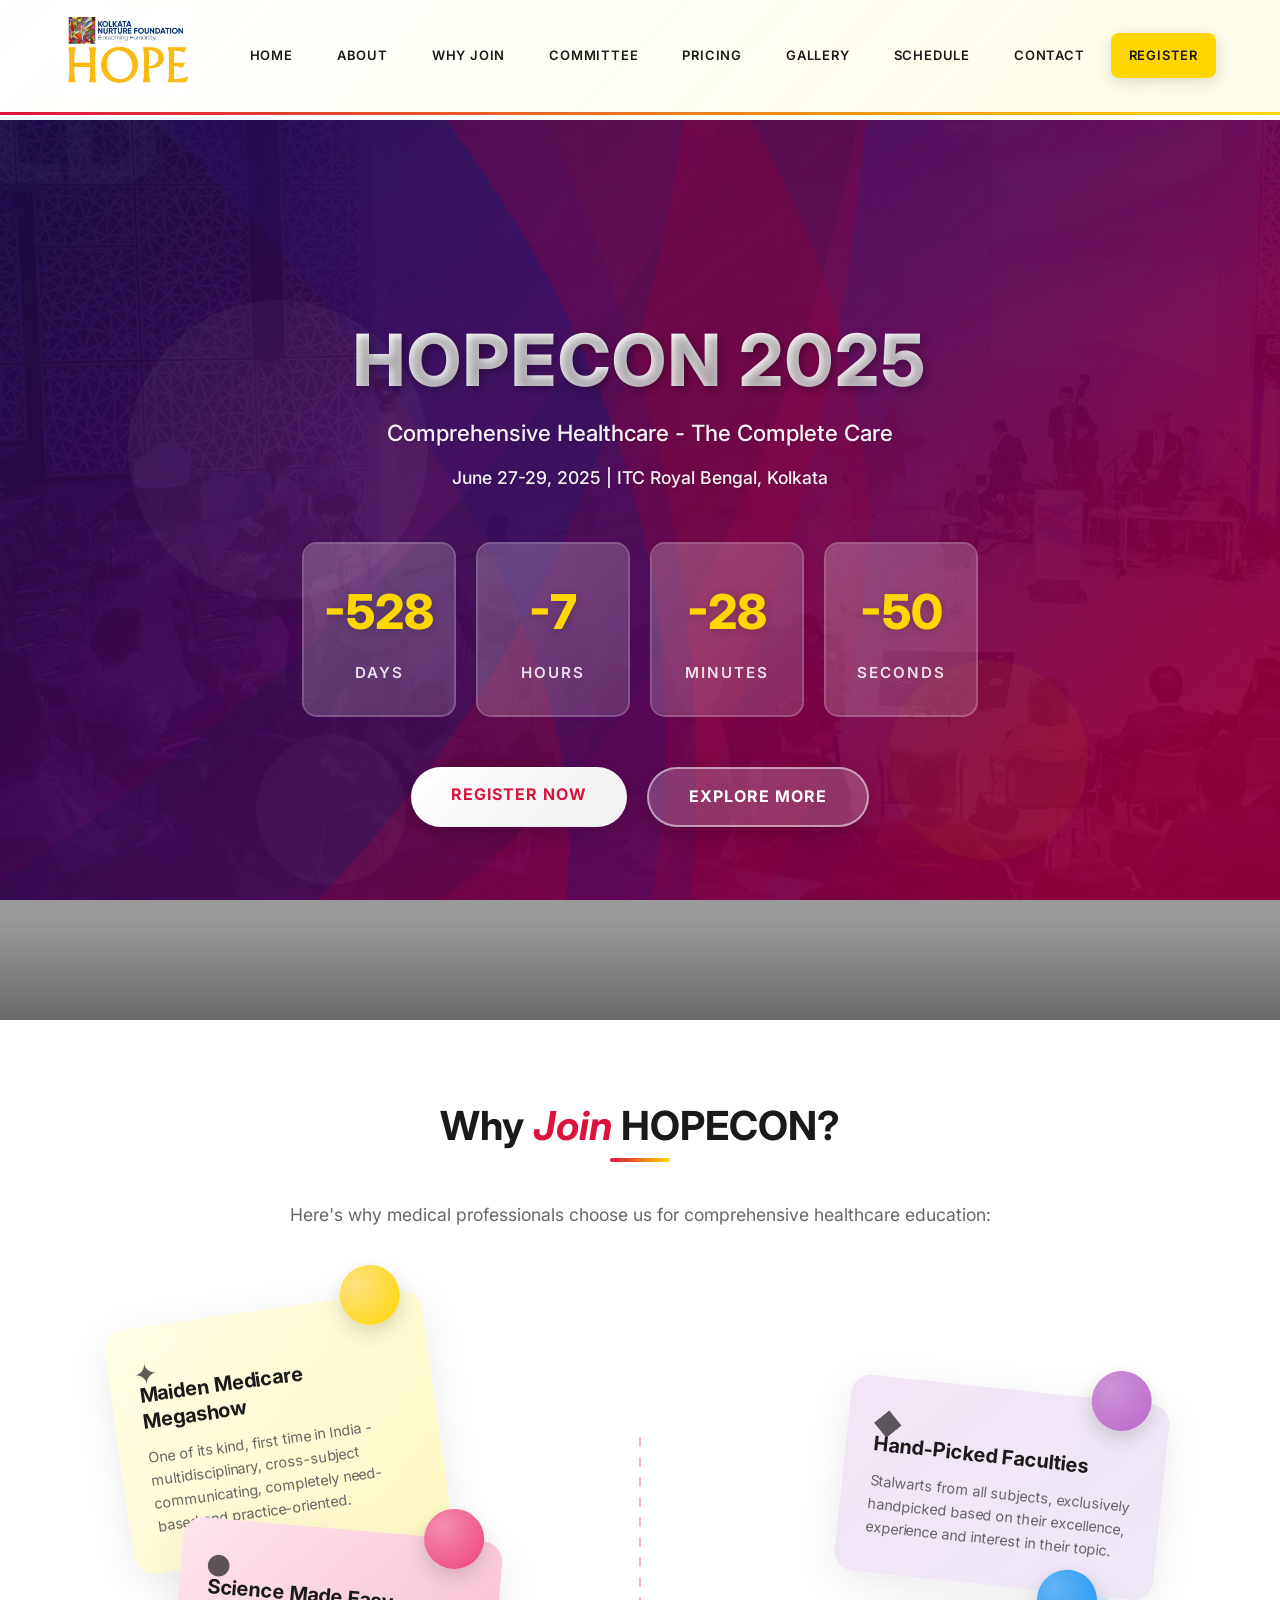
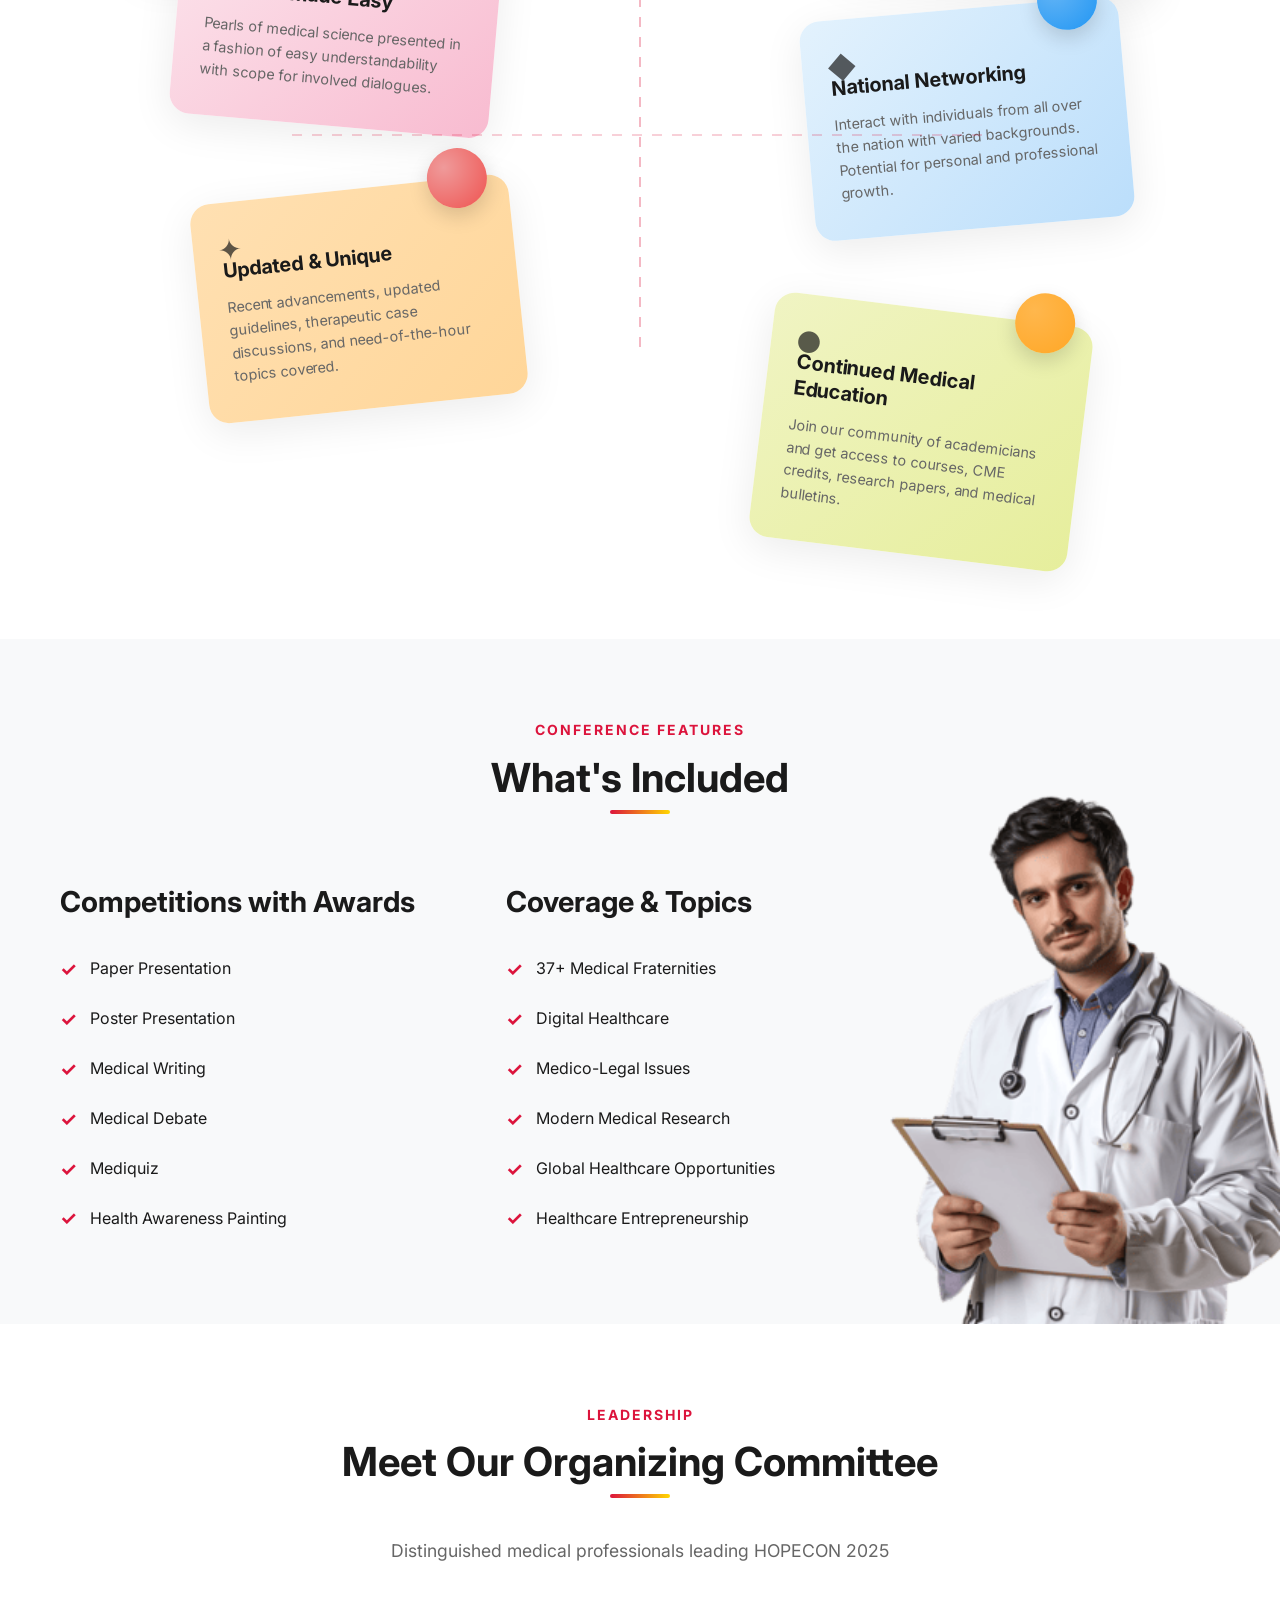
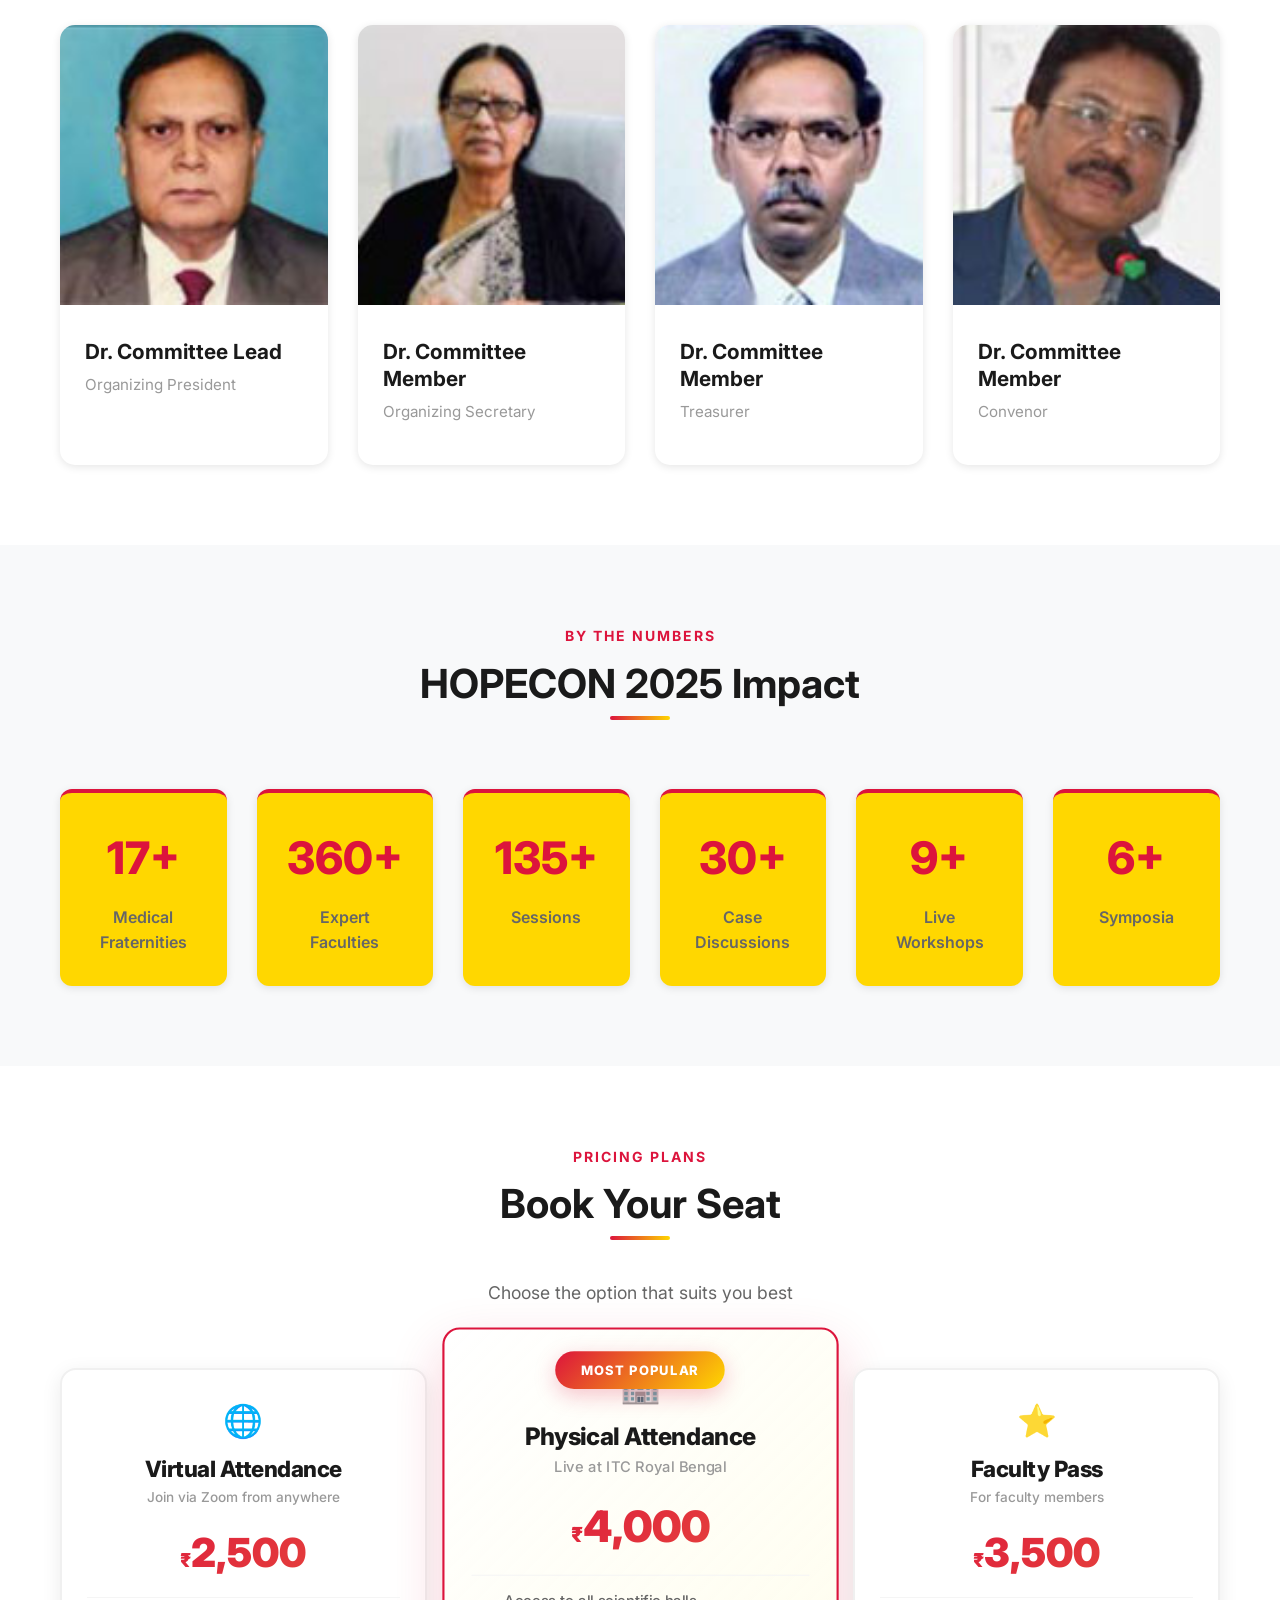
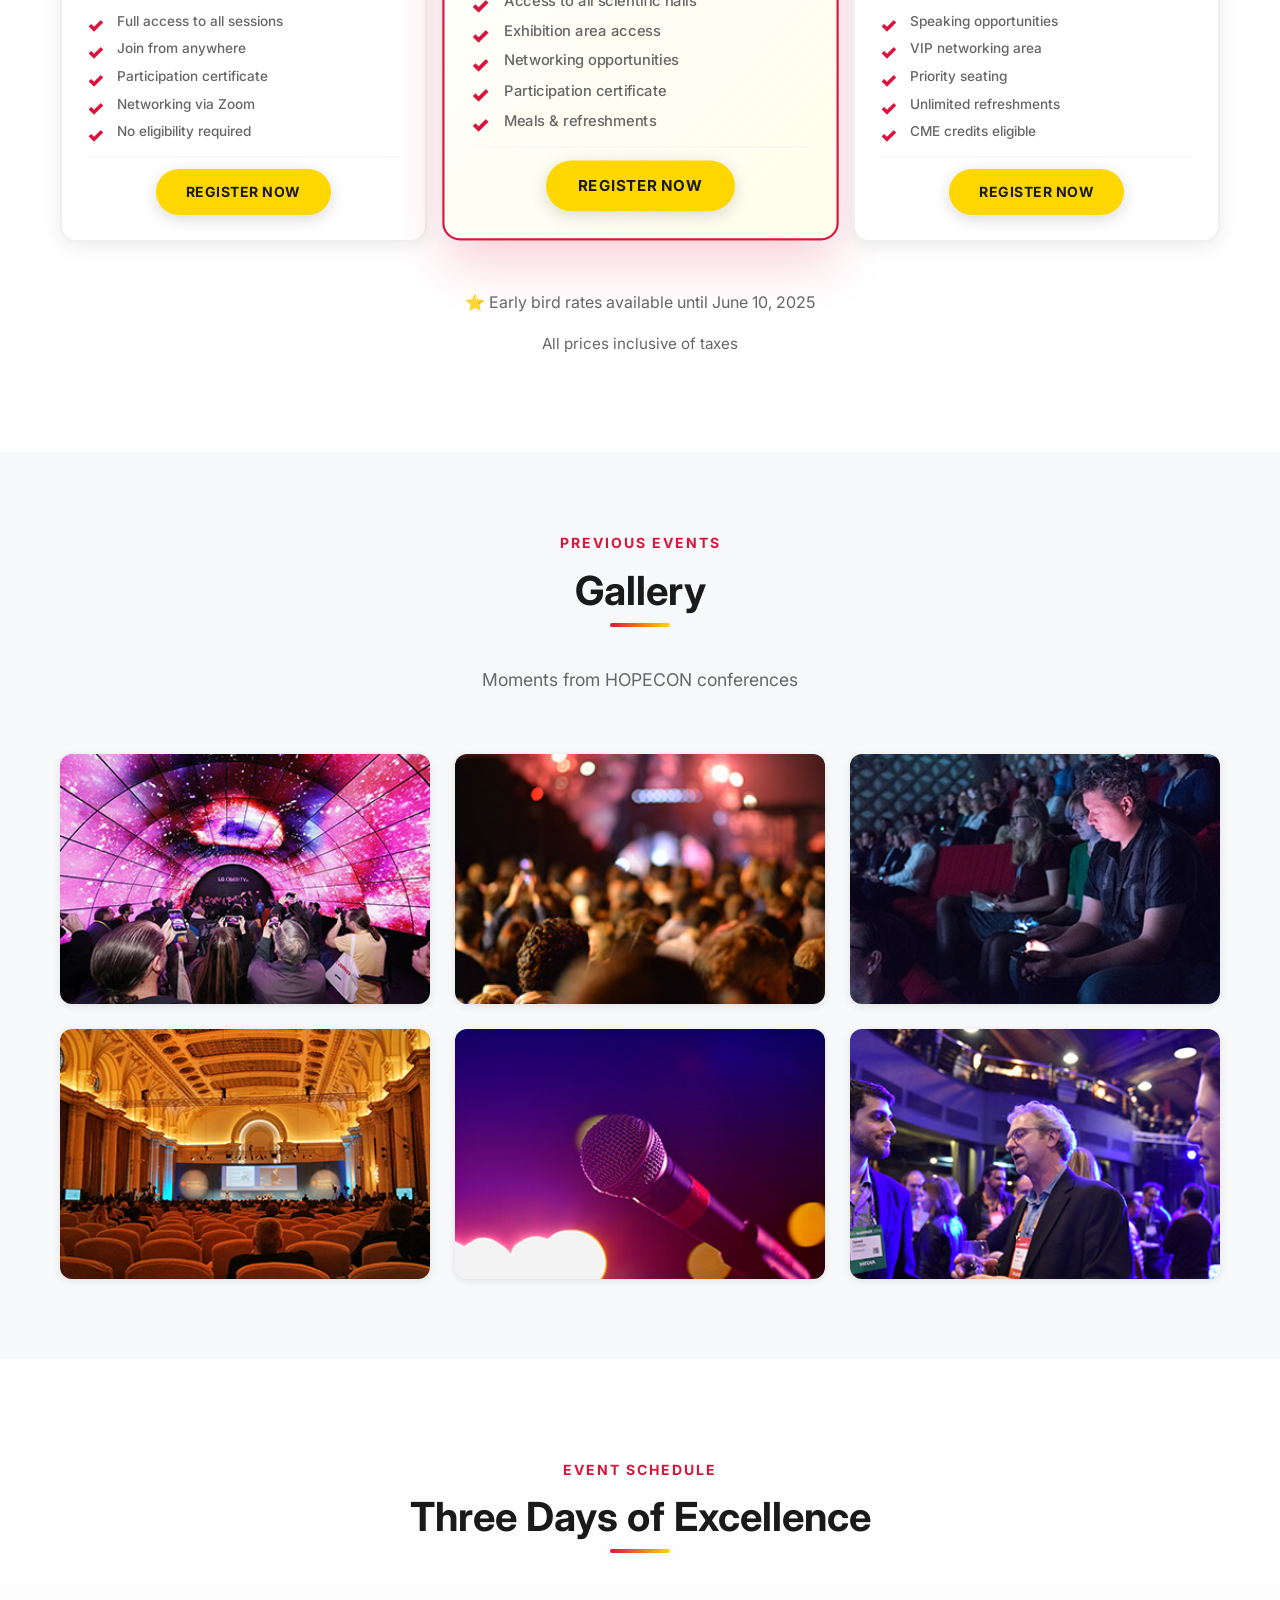
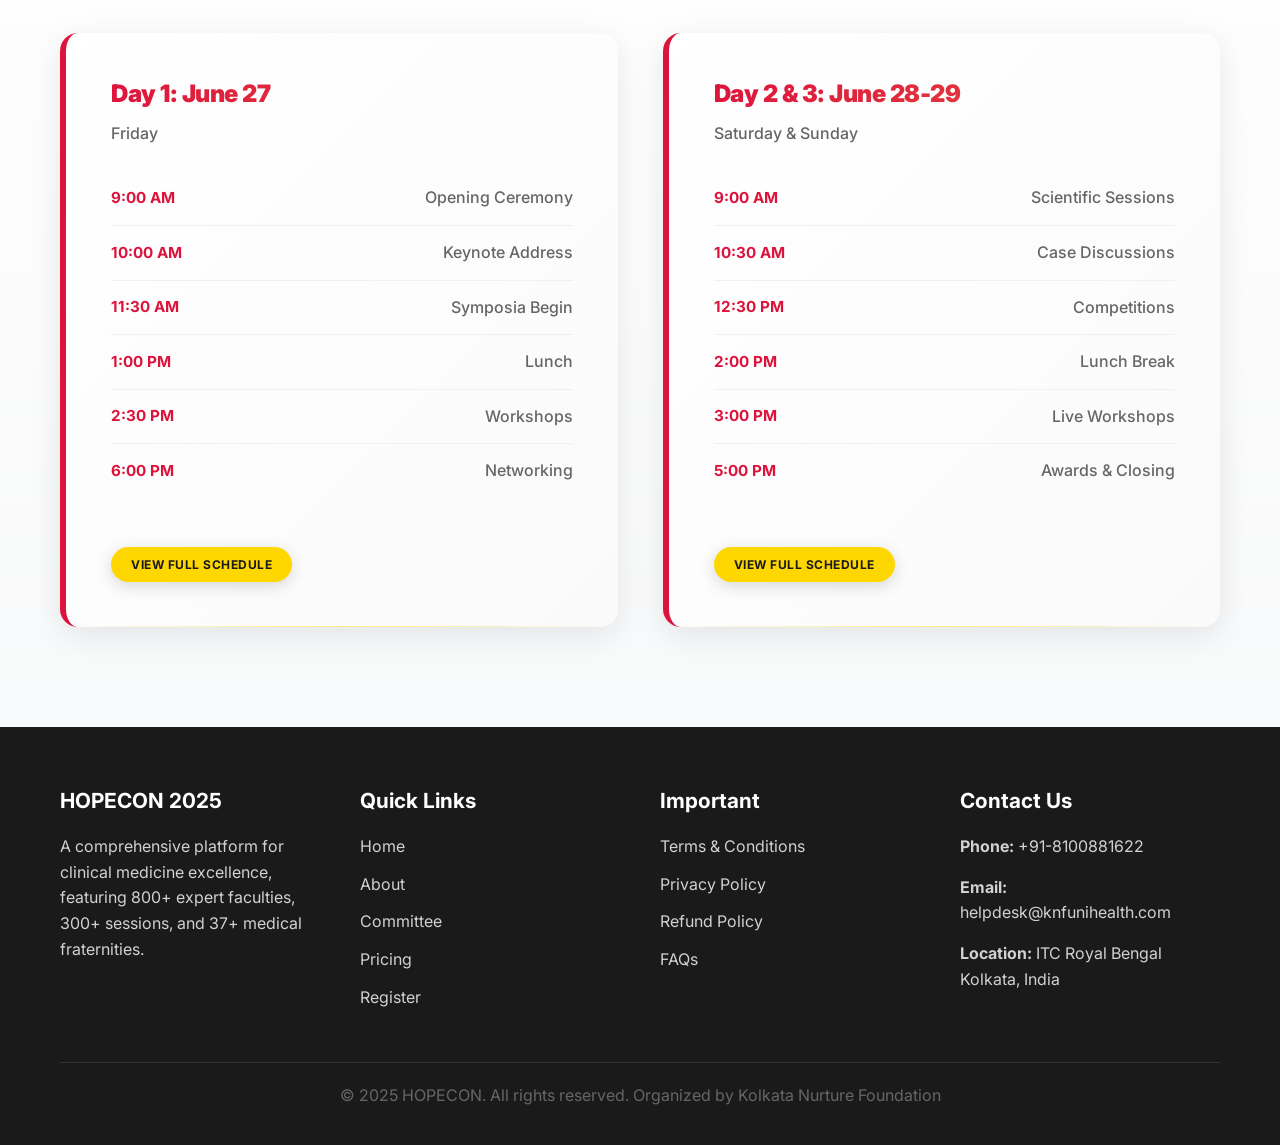
==== index.html @ e0a7652a "Initial commit: HOPECON 2025 website with modern design - Complete responsive website with home, sch" ====
<!DOCTYPE html>
<html lang="en">
<head>
  <meta charset="UTF-8">
  <meta name="viewport" content="width=device-width, initial-scale=1.0">
  <title>HOPECON 2025 - Medical Conference</title>
  <link rel="preconnect" href="https://fonts.googleapis.com">
  <link rel="preconnect" href="https://fonts.gstatic.com" crossorigin>
  <link href="https://fonts.googleapis.com/css2?family=Inter:wght@400;500;600;700;800&display=swap" rel="stylesheet">
  <link rel="stylesheet" href="css/style.css">
</head>
<body>
  <!-- ===== NAVBAR ===== -->
  <nav class="navbar" id="navbar">
    <div class="container">
      <div class="navbar-content">
        <div class="navbar-logo">
          <img src="assets/logos/logo.png" alt="HOPECON">
        </div>
        <button class="navbar-toggle" id="navbarToggle">
          <span></span>
          <span></span>
          <span></span>
        </button>
        <ul class="navbar-menu" id="navbarMenu">
          <li><a href="index.html">Home</a></li>
          <li><a href="#about">About</a></li>
          <li><a href="#features">Why Join</a></li>
          <li><a href="#committee">Committee</a></li>
          <li><a href="#pricing">Pricing</a></li>
          <li><a href="#gallery">Gallery</a></li>
          <li><a href="schedule.html">Schedule</a></li>
          <li><a href="contact.html">Contact</a></li>
          <li><a href="register.html" class="btn btn-primary btn-sm">Register</a></li>
        </ul>
      </div>
    </div>
  </nav>

  <!-- ===== HERO SECTION ===== -->
  <section class="hero" id="home">
    <!-- Floating decorative shapes -->
    <div class="hero-shape shape-1"></div>
    <div class="hero-shape shape-2"></div>
    <div class="hero-shape shape-3"></div>

    <div class="container">
      <div class="hero-content">
        <h1>HOPECON 2025</h1>
        <p>Comprehensive Healthcare - The Complete Care</p>
        <p>June 27-29, 2025 | ITC Royal Bengal, Kolkata</p>

        <div class="countdown" id="countdown">
          <div class="countdown-item">
            <span class="countdown-number" id="days">00</span>
            <span class="countdown-label">Days</span>
          </div>
          <div class="countdown-item">
            <span class="countdown-number" id="hours">00</span>
            <span class="countdown-label">Hours</span>
          </div>
          <div class="countdown-item">
            <span class="countdown-number" id="minutes">00</span>
            <span class="countdown-label">Minutes</span>
          </div>
          <div class="countdown-item">
            <span class="countdown-number" id="seconds">00</span>
            <span class="countdown-label">Seconds</span>
          </div>
        </div>

        <div class="hero-buttons">
          <a href="register.html" class="btn btn-primary">Register Now</a>
          <a href="#about" class="btn btn-secondary">Explore More</a>
        </div>
      </div>
    </div>
  </section>

  <!-- ===== ABOUT SECTION ===== -->
  <section id="about">
    <div class="container">
      <div class="section-title">
        <h2>Why <span style="color: var(--primary-red); font-style: italic;">Join</span> HOPECON?</h2>
        <p>Here's why medical professionals choose us for comprehensive healthcare education:</p>
      </div>

      <div class="features-container">
        <!-- Feature Card 1 -->
        <div class="feature-card card-1">
          <div class="card-dot dot-yellow"></div>
          <div class="card-icon icon-1">✦</div>
          <h3>Maiden Medicare Megashow</h3>
          <p>One of its kind, first time in India - multidisciplinary, cross-subject communicating, completely need-based and practice-oriented.</p>
        </div>

        <!-- Feature Card 2 -->
        <div class="feature-card card-2">
          <div class="card-dot dot-purple"></div>
          <div class="card-icon icon-2">◆</div>
          <h3>Hand-Picked Faculties</h3>
          <p>Stalwarts from all subjects, exclusively handpicked based on their excellence, experience and interest in their topic.</p>
        </div>

        <!-- Feature Card 3 -->
        <div class="feature-card card-3">
          <div class="card-dot dot-pink"></div>
          <div class="card-icon icon-3">●</div>
          <h3>Science Made Easy</h3>
          <p>Pearls of medical science presented in a fashion of easy understandability with scope for involved dialogues.</p>
        </div>

        <!-- Feature Card 4 -->
        <div class="feature-card card-4">
          <div class="card-dot dot-blue"></div>
          <div class="card-icon icon-4">◆</div>
          <h3>National Networking</h3>
          <p>Interact with individuals from all over the nation with varied backgrounds. Potential for personal and professional growth.</p>
        </div>

        <!-- Feature Card 5 -->
        <div class="feature-card card-5">
          <div class="card-dot dot-red"></div>
          <div class="card-icon icon-5">✦</div>
          <h3>Updated & Unique</h3>
          <p>Recent advancements, updated guidelines, therapeutic case discussions, and need-of-the-hour topics covered.</p>
        </div>

        <!-- Feature Card 6 -->
        <div class="feature-card card-6">
          <div class="card-dot dot-orange"></div>
          <div class="card-icon icon-6">●</div>
          <h3>Continued Medical Education</h3>
          <p>Join our community of academicians and get access to courses, CME credits, research papers, and medical bulletins.</p>
        </div>
      </div>
    </div>
  </section>

  <!-- ===== FEATURES SECTION ===== -->
  <section class="section-alt" id="features">
    <img src="assets/hero_area/hero_docotr.webp" alt="Medical Professional" class="hero-doctor-image" loading="lazy">
    <div class="container">
      <div class="section-title">
        <span class="subtitle">Conference Features</span>
        <h2>What's Included</h2>
      </div>

      <div class="row two-col">
        <div>
          <h3>Competitions with Awards</h3>
          <ul style="list-style: none; margin-top: 1.5rem;">
            <li style="padding: 0.6rem 0; display: flex; align-items: center;">
              <span style="color: #DC143C; margin-right: 0.8rem; font-weight: 700; font-size: 1.2rem;">✓</span>
              <span>Paper Presentation</span>
            </li>
            <li style="padding: 0.6rem 0; display: flex; align-items: center;">
              <span style="color: #DC143C; margin-right: 0.8rem; font-weight: 700; font-size: 1.2rem;">✓</span>
              <span>Poster Presentation</span>
            </li>
            <li style="padding: 0.6rem 0; display: flex; align-items: center;">
              <span style="color: #DC143C; margin-right: 0.8rem; font-weight: 700; font-size: 1.2rem;">✓</span>
              <span>Medical Writing</span>
            </li>
            <li style="padding: 0.6rem 0; display: flex; align-items: center;">
              <span style="color: #DC143C; margin-right: 0.8rem; font-weight: 700; font-size: 1.2rem;">✓</span>
              <span>Medical Debate</span>
            </li>
            <li style="padding: 0.6rem 0; display: flex; align-items: center;">
              <span style="color: #DC143C; margin-right: 0.8rem; font-weight: 700; font-size: 1.2rem;">✓</span>
              <span>Mediquiz</span>
            </li>
            <li style="padding: 0.6rem 0; display: flex; align-items: center;">
              <span style="color: #DC143C; margin-right: 0.8rem; font-weight: 700; font-size: 1.2rem;">✓</span>
              <span>Health Awareness Painting</span>
            </li>
          </ul>
        </div>
        <div>
          <h3>Coverage & Topics</h3>
          <ul style="list-style: none; margin-top: 1.5rem;">
            <li style="padding: 0.6rem 0; display: flex; align-items: center;">
              <span style="color: #DC143C; margin-right: 0.8rem; font-weight: 700; font-size: 1.2rem;">✓</span>
              <span>37+ Medical Fraternities</span>
            </li>
            <li style="padding: 0.6rem 0; display: flex; align-items: center;">
              <span style="color: #DC143C; margin-right: 0.8rem; font-weight: 700; font-size: 1.2rem;">✓</span>
              <span>Digital Healthcare</span>
            </li>
            <li style="padding: 0.6rem 0; display: flex; align-items: center;">
              <span style="color: #DC143C; margin-right: 0.8rem; font-weight: 700; font-size: 1.2rem;">✓</span>
              <span>Medico-Legal Issues</span>
            </li>
            <li style="padding: 0.6rem 0; display: flex; align-items: center;">
              <span style="color: #DC143C; margin-right: 0.8rem; font-weight: 700; font-size: 1.2rem;">✓</span>
              <span>Modern Medical Research</span>
            </li>
            <li style="padding: 0.6rem 0; display: flex; align-items: center;">
              <span style="color: #DC143C; margin-right: 0.8rem; font-weight: 700; font-size: 1.2rem;">✓</span>
              <span>Global Healthcare Opportunities</span>
            </li>
            <li style="padding: 0.6rem 0; display: flex; align-items: center;">
              <span style="color: #DC143C; margin-right: 0.8rem; font-weight: 700; font-size: 1.2rem;">✓</span>
              <span>Healthcare Entrepreneurship</span>
            </li>
          </ul>
        </div>
      </div>
    </div>
  </section>

  <!-- ===== ORGANIZATIONAL COMMITTEE SECTION ===== -->
  <section id="committee">
    <div class="container">
      <div class="section-title">
        <span class="subtitle">Leadership</span>
        <h2>Meet Our Organizing Committee</h2>
        <p>Distinguished medical professionals leading HOPECON 2025</p>
      </div>

      <div style="display: grid; grid-template-columns: repeat(auto-fit, minmax(250px, 1fr)); gap: 30px; margin-top: 60px;">
        <div class="card">
          <img src="assets/committee/dr-profile1.jpg" alt="Committee Lead">
          <div>
            <h4>Dr. Committee Lead</h4>
            <p>Organizing President</p>
          </div>
        </div>
        <div class="card">
          <img src="assets/committee/dr-profile2.jpg" alt="Committee Member">
          <div>
            <h4>Dr. Committee Member</h4>
            <p>Organizing Secretary</p>
          </div>
        </div>
        <div class="card">
          <img src="assets/committee/dr-profile3.jpg" alt="Committee Member">
          <div>
            <h4>Dr. Committee Member</h4>
            <p>Treasurer</p>
          </div>
        </div>
        <div class="card">
          <img src="assets/committee/dr-profile4.jpg" alt="Committee Member">
          <div>
            <h4>Dr. Committee Member</h4>
            <p>Convenor</p>
          </div>
        </div>
      </div>
    </div>
  </section>

  <!-- ===== STATS SECTION ===== -->
  <section class="section-alt">
    <div class="container">
      <div class="section-title">
        <span class="subtitle">By The Numbers</span>
        <h2>HOPECON 2025 Impact</h2>
      </div>

      <div class="stats-grid">
        <div class="stat-item">
          <span class="stat-number">37+</span>
          <span class="stat-label">Medical Fraternities</span>
        </div>
        <div class="stat-item">
          <span class="stat-number">800+</span>
          <span class="stat-label">Expert Faculties</span>
        </div>
        <div class="stat-item">
          <span class="stat-number">300+</span>
          <span class="stat-label">Sessions</span>
        </div>
        <div class="stat-item">
          <span class="stat-number">70+</span>
          <span class="stat-label">Case Discussions</span>
        </div>
        <div class="stat-item">
          <span class="stat-number">20+</span>
          <span class="stat-label">Live Workshops</span>
        </div>
        <div class="stat-item">
          <span class="stat-number">12+</span>
          <span class="stat-label">Symposia</span>
        </div>
      </div>
    </div>
  </section>

  <!-- ===== PRICING SECTION ===== -->
  <section id="pricing">
    <div class="container">
      <div class="section-title">
        <span class="subtitle">Pricing Plans</span>
        <h2>Book Your Seat</h2>
        <p>Choose the option that suits you best</p>
      </div>

      <div class="pricing-grid">
        <div class="pricing-card">
          <div style="font-size: 2rem; margin-bottom: 8px;">🌐</div>
          <h3 class="pricing-title">Virtual Attendance</h3>
          <p class="pricing-subtitle">Join via Zoom from anywhere</p>
          <div class="pricing-price"><span>₹</span>2,500</div>
          <ul class="pricing-features">
            <li>Full access to all sessions</li>
            <li>Join from anywhere</li>
            <li>Participation certificate</li>
            <li>Networking via Zoom</li>
            <li>No eligibility required</li>
          </ul>
          <a href="register.html" class="btn btn-primary">Register Now</a>
        </div>

        <div class="pricing-card featured">
          <div class="pricing-badge">Most Popular</div>
          <div style="font-size: 2rem; margin-bottom: 8px;">🏢</div>
          <h3 class="pricing-title">Physical Attendance</h3>
          <p class="pricing-subtitle">Live at ITC Royal Bengal</p>
          <div class="pricing-price"><span>₹</span>4,000</div>
          <ul class="pricing-features">
            <li>Access to all scientific halls</li>
            <li>Exhibition area access</li>
            <li>Networking opportunities</li>
            <li>Participation certificate</li>
            <li>Meals & refreshments</li>
          </ul>
          <a href="register.html" class="btn btn-primary">Register Now</a>
        </div>

        <div class="pricing-card">
          <div style="font-size: 2rem; margin-bottom: 8px;">⭐</div>
          <h3 class="pricing-title">Faculty Pass</h3>
          <p class="pricing-subtitle">For faculty members</p>
          <div class="pricing-price"><span>₹</span>3,500</div>
          <ul class="pricing-features">
            <li>Speaking opportunities</li>
            <li>VIP networking area</li>
            <li>Priority seating</li>
            <li>Unlimited refreshments</li>
            <li>CME credits eligible</li>
          </ul>
          <a href="register.html" class="btn btn-primary">Register Now</a>
        </div>
      </div>

      <div style="text-align: center; margin-top: 3rem;">
        <p style="color: #666; margin-bottom: 1rem;">⭐ Early bird rates available until June 10, 2025</p>
        <p style="color: #666; font-size: 0.95rem;">All prices inclusive of taxes</p>
      </div>
    </div>
  </section>

  <!-- ===== GALLERY SECTION ===== -->
  <section class="section-alt" id="gallery">
    <div class="container">
      <div class="section-title">
        <span class="subtitle">Previous Events</span>
        <h2>Gallery</h2>
        <p>Moments from HOPECON conferences</p>
      </div>

      <div class="gallery-grid">
        <div class="gallery-item">
          <img src="assets/gallery/gallery1.jpg" alt="Gallery 1">
        </div>
        <div class="gallery-item">
          <img src="assets/gallery/gallery2.jpg" alt="Gallery 2">
        </div>
        <div class="gallery-item">
          <img src="assets/gallery/gallery3.jpg" alt="Gallery 3">
        </div>
        <div class="gallery-item">
          <img src="assets/gallery/gallery4.jpg" alt="Gallery 4">
        </div>
        <div class="gallery-item">
          <img src="assets/gallery/gallery5.jpg" alt="Gallery 5">
        </div>
        <div class="gallery-item">
          <img src="assets/gallery/gallery6.jpg" alt="Gallery 6">
        </div>
      </div>
    </div>
  </section>

  <!-- ===== SCHEDULE SECTION ===== -->
  <section id="schedule">
    <div class="container">
      <div class="section-title">
        <span class="subtitle">Event Schedule</span>
        <h2>Three Days of Excellence</h2>
      </div>

      <div class="schedule-grid">
        <div class="schedule-card">
          <h3>Day 1: June 27</h3>
          <p style="margin-bottom: 1rem; color: #666; font-weight: 500;">Friday</p>
          <ul>
            <li><span>9:00 AM</span> <span>Opening Ceremony</span></li>
            <li><span>10:00 AM</span> <span>Keynote Address</span></li>
            <li><span>11:30 AM</span> <span>Symposia Begin</span></li>
            <li><span>1:00 PM</span> <span>Lunch</span></li>
            <li><span>2:30 PM</span> <span>Workshops</span></li>
            <li><span>6:00 PM</span> <span>Networking</span></li>
          </ul>
          <a href="schedule.html" class="btn btn-secondary btn-sm" style="margin-top: 1.5rem; display: inline-block;">View Full Schedule</a>
        </div>

        <div class="schedule-card">
          <h3>Day 2 & 3: June 28-29</h3>
          <p style="margin-bottom: 1rem; color: #666; font-weight: 500;">Saturday & Sunday</p>
          <ul>
            <li><span>9:00 AM</span> <span>Scientific Sessions</span></li>
            <li><span>10:30 AM</span> <span>Case Discussions</span></li>
            <li><span>12:30 PM</span> <span>Competitions</span></li>
            <li><span>2:00 PM</span> <span>Lunch Break</span></li>
            <li><span>3:00 PM</span> <span>Live Workshops</span></li>
            <li><span>5:00 PM</span> <span>Awards & Closing</span></li>
          </ul>
          <a href="schedule.html" class="btn btn-secondary btn-sm" style="margin-top: 1.5rem; display: inline-block;">View Full Schedule</a>
        </div>
      </div>
    </div>
  </section>

<!-- ===== REGISTER MODAL ===== -->
  <div class="modal" id="registerModal">
    <div class="modal-content">
      <button class="modal-close" onclick="closeRegisterModal()">✕</button>
      <h2 class="modal-title">Register for HOPECON 2025</h2>

      <form id="registerForm" onsubmit="handleRegisterSubmit(event)">
        <div class="form-group">
          <label for="regName">Full Name *</label>
          <input type="text" id="regName" required>
        </div>

        <div class="form-row">
          <div class="form-group">
            <label for="regEmail">Email *</label>
            <input type="email" id="regEmail" required>
          </div>
          <div class="form-group">
            <label for="regPhone">Phone *</label>
            <input type="tel" id="regPhone" required>
          </div>
        </div>

        <div class="form-group">
          <label for="regCategory">Registration Type *</label>
          <select id="regCategory" required>
            <option value="">-- Select Type --</option>
            <option value="virtual">Virtual Attendance</option>
            <option value="physical">Physical Attendance</option>
            <option value="faculty">Faculty Pass</option>
          </select>
        </div>

        <div class="form-group">
          <label for="regQualification">Qualification/Specialty</label>
          <input type="text" id="regQualification" placeholder="e.g., MBBS, MD Cardiology">
        </div>

        <button type="submit" class="btn btn-primary" style="width: 100%; margin-top: 1rem;">Complete Registration</button>
      </form>

      <p style="text-align: center; color: #666; font-size: 0.9rem; margin-top: 1rem;">
        You'll receive confirmation via email
      </p>
    </div>
  </div>

  <!-- ===== FOOTER ===== -->
  <footer>
    <div class="container">
      <div class="footer-grid">
        <div class="footer-section">
          <h4>HOPECON 2025</h4>
          <p>A comprehensive platform for clinical medicine excellence, featuring 800+ expert faculties, 300+ sessions, and 37+ medical fraternities.</p>
        </div>

        <div class="footer-section">
          <h4>Quick Links</h4>
          <ul>
            <li><a href="#home">Home</a></li>
            <li><a href="#about">About</a></li>
            <li><a href="#committee">Committee</a></li>
            <li><a href="#pricing">Pricing</a></li>
            <li><a href="register.html">Register</a></li>
          </ul>
        </div>

        <div class="footer-section">
          <h4>Important</h4>
          <ul>
            <li><a href="#">Terms & Conditions</a></li>
            <li><a href="#">Privacy Policy</a></li>
            <li><a href="#">Refund Policy</a></li>
            <li><a href="#">FAQs</a></li>
          </ul>
        </div>

        <div class="footer-section">
          <h4>Contact Us</h4>
          <p><strong>Phone:</strong> +91-8100881622</p>
          <p><strong>Email:</strong> helpdesk@knfunihealth.com</p>
          <p><strong>Location:</strong> ITC Royal Bengal<br>Kolkata, India</p>
        </div>
      </div>

      <div class="footer-bottom">
        <p>&copy; 2025 HOPECON. All rights reserved. Organized by Kolkata Nurture Foundation</p>
      </div>
    </div>
  </footer>

  <script src="js/script.js"></script>
  <script>
    // Animate stats numbers on scroll
    const animateNumbers = () => {
      const statNumbers = document.querySelectorAll('.stat-number');

      const observerOptions = {
        threshold: 0.5,
        rootMargin: '0px'
      };

      const observer = new IntersectionObserver((entries) => {
        entries.forEach(entry => {
          if (entry.isIntersecting && !entry.target.classList.contains('animated')) {
            entry.target.classList.add('animated');
            const number = entry.target.textContent;
            const finalValue = parseInt(number);
            let currentValue = 0;

            const duration = 2000; // 2 seconds
            const increment = finalValue / (duration / 50);
            const interval = setInterval(() => {
              currentValue += increment;
              if (currentValue >= finalValue) {
                entry.target.textContent = number;
                clearInterval(interval);
              } else {
                entry.target.textContent = Math.ceil(currentValue) + (number.includes('+') ? '+' : '');
              }
            }, 50);
          }
        });
      }, observerOptions);

      statNumbers.forEach(number => observer.observe(number));
    };

    document.addEventListener('DOMContentLoaded', animateNumbers);
  </script>
</body>
</html>
---- css/style.css ----
/* ===================================
   HOPECON 2025 - Modern Medical Conference
   Modern Design with Red & Yellow Theme
   ==================================== */

/* Color Palette */
:root {
  --primary-red: #DC143C;
  --secondary-red: #E74C3C;
  --accent-yellow: #FFD700;
  --accent-yellow-light: #FFC107;
  --text-dark: #1a1a1a;
  --text-light: #666666;
  --text-muted: #999999;
  --bg-light: #f8f9fa;
  --bg-lighter: #ffffff;
  --border-color: #e0e0e0;
  --shadow-sm: 0 2px 8px rgba(0, 0, 0, 0.1);
  --shadow-md: 0 4px 16px rgba(0, 0, 0, 0.15);
  --shadow-lg: 0 8px 32px rgba(0, 0, 0, 0.2);
}

/* ===== GLOBAL STYLES ===== */
* {
  margin: 0;
  padding: 0;
  box-sizing: border-box;
}

html {
  scroll-behavior: smooth;
}

body {
  font-family: 'Inter', 'Segoe UI', Roboto, Oxygen, Ubuntu, Cantarell, sans-serif;
  font-size: 16px;
  line-height: 1.6;
  color: var(--text-dark);
  background-color: var(--bg-lighter);
  overflow-x: hidden;
}

/* Typography */
h1, h2, h3, h4, h5, h6 {
  line-height: 1.3;
  font-weight: 700;
  color: var(--text-dark);
}

h1 { font-size: 3.5rem; margin-bottom: 1.5rem; }
h2 { font-size: 2.5rem; margin-bottom: 1.2rem; }
h3 { font-size: 1.8rem; margin-bottom: 1rem; }
h4 { font-size: 1.3rem; margin-bottom: 0.8rem; }
h5 { font-size: 1.1rem; }
h6 { font-size: 1rem; }

p { margin-bottom: 1rem; color: var(--text-light); }

a {
  text-decoration: none;
  color: var(--primary-red);
  transition: all 0.3s ease;
}

a:hover {
  color: var(--secondary-red);
}

/* Container & Layout */
.container {
  max-width: 1200px;
  margin: 0 auto;
  padding: 0 20px;
}

section {
  padding: 80px 0;
  position: relative;
}

section.section-alt {
  background-color: var(--bg-light);
  position: relative;
  overflow: visible;
}

#features {
  position: relative;
  overflow: visible;
}

#features .hero-doctor-image {
  position: absolute;
  right: 0;
  bottom: 0;
  width: 400px;
  height: auto;
  opacity: 1;
  z-index: 1;
  pointer-events: none;
}

#features .container {
  position: relative;
  z-index: 2;
}

#features .row.two-col {
  display: grid;
  grid-template-columns: 1fr 1fr;
  gap: 80px;
  max-width: 70%;
}

/* ===== NAVBAR ===== */
.navbar {
  background: linear-gradient(135deg, #FFFFFF 0%, rgba(255, 253, 231, 0.95) 100%);
  backdrop-filter: blur(15px);
  box-shadow: 0 8px 32px rgba(220, 20, 60, 0.12), inset 0 1px 0 rgba(255, 215, 0, 0.5);
  padding: 12px 0;
  position: fixed;
  top: 0;
  width: 100%;
  z-index: 999;
  transition: all 0.4s cubic-bezier(0.34, 1.56, 0.64, 1);
  border-bottom: 3px solid transparent;
  border-image: linear-gradient(90deg, var(--primary-red) 0%, var(--accent-yellow) 100%) 1;
}

.navbar.scrolled {
  box-shadow: 0 12px 40px rgba(220, 20, 60, 0.15);
  padding: 10px 0;
  background: linear-gradient(135deg, rgba(255, 255, 255, 0.99) 0%, rgba(255, 253, 231, 0.95) 100%);
}

.navbar-content {
  display: flex;
  justify-content: space-between;
  align-items: center;
  width: 100%;
}

.navbar-logo img {
  height: 80px;
  object-fit: contain;
  transition: all 0.3s ease;
}

.navbar-menu {
  display: flex;
  list-style: none;
  gap: 0;
  align-items: center;
}

.navbar-menu li {
  position: relative;
}

.navbar-menu a {
  display: block;
  padding: 12px 18px;
  color: #1a1a1a;
  font-size: 13px;
  font-weight: 600;
  text-transform: uppercase;
  letter-spacing: 0.8px;
  transition: all 0.3s cubic-bezier(0.34, 1.56, 0.64, 1);
  position: relative;
  text-decoration: none;
  border-radius: 8px;
  margin: 0 4px;
  background: transparent;
}

.navbar-menu a::before {
  content: '';
  position: absolute;
  bottom: 0;
  left: 50%;
  width: 0;
  height: 3px;
  background: linear-gradient(90deg, var(--primary-red) 0%, var(--accent-yellow) 100%);
  transform: translateX(-50%);
  transition: width 0.4s cubic-bezier(0.34, 1.56, 0.64, 1);
  border-radius: 2px;
}

.navbar-menu a:hover {
  color: #1a1a1a;
}

.navbar-menu a:hover::before {
  width: 70%;
}

.navbar-menu a.active {
  color: var(--primary-red);
}

.navbar-menu a.active::before {
  width: 100%;
}

.nav-btn {
  margin-left: 10px !important;
  padding: 10px 28px !important;
  font-size: 12px !important;
  background: #FFD700 !important;
  color: #1a1a1a !important;
  border-radius: 25px !important;
  box-shadow: 0 4px 15px rgba(255, 215, 0, 0.2);
  transition: all 0.3s ease !important;
}

.nav-btn:hover {
  transform: translateY(-2px) !important;
  box-shadow: 0 6px 25px rgba(255, 215, 0, 0.3) !important;
  color: #1a1a1a !important;
}

.navbar-menu .btn-primary {
  background: #FFD700 !important;
  color: #1a1a1a !important;
}

.navbar-toggle {
  display: none;
  background: none;
  border: none;
  cursor: pointer;
  flex-direction: column;
  gap: 5px;
  padding: 8px;
}

.navbar-toggle span {
  width: 25px;
  height: 3px;
  background: var(--primary-red);
  border-radius: 2px;
  transition: all 0.3s ease;
  display: block;
}

.navbar-toggle.active span:nth-child(1) {
  transform: rotate(45deg) translate(8px, 8px);
}

.navbar-toggle.active span:nth-child(2) {
  opacity: 0;
}

.navbar-toggle.active span:nth-child(3) {
  transform: rotate(-45deg) translate(8px, -8px);
}

/* ===== HERO SECTION ===== */
.hero {
  margin-top: 120px;
  min-height: 100vh;
  display: flex;
  align-items: center;
  justify-content: center;
  background: url('../assets/hero_area/banner_bg.jpg') center/cover no-repeat;
  background-attachment: fixed;
  position: relative;
  overflow: hidden;
  color: white;
}

.hero::before {
  content: '';
  position: absolute;
  top: 0;
  left: 0;
  right: 0;
  bottom: 0;
  background: rgba(0, 0, 0, 0.4);
  z-index: 0;
}

.hero::after {
  content: '';
  position: absolute;
  bottom: 0;
  left: 0;
  right: 0;
  height: 100px;
  background: linear-gradient(to bottom, transparent, rgba(0, 0, 0, 0.3));
  z-index: 0;
}

.hero-content {
  text-align: center;
  position: relative;
  z-index: 10;
  animation: slideInDown 1s ease-out;
  max-width: 900px;
  padding: 0 20px;
}

.hero h1 {
  font-size: 4.5rem;
  font-weight: 800;
  margin-bottom: 0.5rem;
  text-shadow: 3px 3px 8px rgba(0, 0, 0, 0.3);
  letter-spacing: 2px;
  animation: scaleIn 1s ease-out 0.2s both;
  background: linear-gradient(180deg, #fff 0%, rgba(255, 255, 255, 0.9) 100%);
  -webkit-background-clip: text;
  -webkit-text-fill-color: transparent;
  background-clip: text;
}

.hero p {
  font-size: 1.4rem;
  margin-bottom: 0.8rem;
  color: rgba(255, 255, 255, 0.95);
  font-weight: 500;
  animation: fadeIn 1s ease-out 0.4s both;
  text-shadow: 1px 1px 3px rgba(0, 0, 0, 0.2);
}

.hero p:last-of-type {
  font-size: 1.1rem;
  opacity: 0.9;
  animation: fadeIn 1s ease-out 0.6s both;
}

/* Countdown */
.countdown {
  display: grid;
  grid-template-columns: repeat(4, 1fr);
  gap: 20px;
  margin-top: 50px;
  animation: slideUp 1s ease-out 0.8s both;
  max-width: 800px;
  margin-left: auto;
  margin-right: auto;
}

.countdown-item {
  background: rgba(255, 255, 255, 0.15);
  backdrop-filter: blur(10px);
  padding: 30px 20px;
  border-radius: 15px;
  border: 2px solid rgba(255, 255, 255, 0.2);
  transition: all 0.3s cubic-bezier(0.34, 1.56, 0.64, 1);
  position: relative;
  overflow: hidden;
}

.countdown-item::before {
  content: '';
  position: absolute;
  top: 0;
  left: 0;
  right: 0;
  bottom: 0;
  background: linear-gradient(135deg, rgba(255, 255, 255, 0.1) 0%, transparent 100%);
  border-radius: 15px;
}

.countdown-item:hover {
  background: rgba(255, 255, 255, 0.25);
  transform: translateY(-5px);
  box-shadow: 0 8px 25px rgba(0, 0, 0, 0.2);
  border-color: rgba(255, 255, 255, 0.4);
}

.countdown-number {
  display: block;
  font-size: 3rem;
  font-weight: 800;
  color: #FFD700;
  text-shadow: 0 2px 8px rgba(0, 0, 0, 0.2);
  margin-bottom: 10px;
  position: relative;
  z-index: 1;
}

.countdown-label {
  display: block;
  font-size: 0.95rem;
  font-weight: 600;
  color: rgba(255, 255, 255, 0.85);
  text-transform: uppercase;
  letter-spacing: 2px;
  position: relative;
  z-index: 1;
}

/* CTA Button Group */
.hero-buttons {
  display: flex;
  gap: 20px;
  justify-content: center;
  margin-top: 50px;
  flex-wrap: wrap;
  animation: fadeIn 1s ease-out 1s both;
}

.hero-buttons .btn {
  padding: 15px 40px;
  font-size: 1rem;
  font-weight: 700;
  border-radius: 30px;
  transition: all 0.3s cubic-bezier(0.34, 1.56, 0.64, 1);
  text-transform: uppercase;
  letter-spacing: 1px;
  box-shadow: 0 6px 20px rgba(0, 0, 0, 0.2);
}

.hero-buttons .btn-primary {
  background: linear-gradient(135deg, white 0%, #f0f0f0 100%);
  color: var(--primary-red);
}

.hero-buttons .btn-primary:hover {
  transform: translateY(-3px);
  box-shadow: 0 10px 30px rgba(255, 255, 255, 0.4);
  color: var(--primary-red);
}

.hero-buttons .btn-secondary {
  background: rgba(255, 255, 255, 0.2);
  color: white;
  border: 2px solid rgba(255, 255, 255, 0.5);
  backdrop-filter: blur(10px);
}

.hero-buttons .btn-secondary:hover {
  background: rgba(255, 255, 255, 0.3);
  border-color: white;
  transform: translateY(-3px);
  color: white;
}

/* Floating shapes/elements */
.hero-shape {
  position: absolute;
  border-radius: 50%;
  opacity: 0.08;
  z-index: 1;
}

.shape-1 {
  width: 300px;
  height: 300px;
  top: 20%;
  left: 10%;
  background: rgba(255, 255, 255, 0.5);
  animation: float 15s infinite ease-in-out;
}

.shape-2 {
  width: 200px;
  height: 200px;
  top: 60%;
  right: 15%;
  background: rgba(255, 215, 0, 0.6);
  animation: float 20s infinite ease-in-out reverse;
}

.shape-3 {
  width: 150px;
  height: 150px;
  bottom: 15%;
  left: 20%;
  background: rgba(255, 255, 255, 0.4);
  animation: float 18s infinite ease-in-out;
}

/* Buttons */
.btn {
  display: inline-block;
  padding: 12px 30px;
  border: none;
  border-radius: 25px;
  font-size: 14px;
  font-weight: 700;
  text-transform: uppercase;
  letter-spacing: 0.5px;
  cursor: pointer;
  transition: all 0.3s ease;
  text-decoration: none;
  outline: none;
}

.btn-primary {
  background: #FFD700;
  color: #1a1a1a;
  box-shadow: var(--shadow-md);
}

.btn-primary:hover {
  color: #1a1a1a;
  transform: translateY(-3px);
  box-shadow: 0 12px 24px rgba(255, 215, 0, 0.3);
}

.btn-secondary {
  background: var(--accent-yellow);
  color: var(--text-dark);
  box-shadow: var(--shadow-md);
}

.btn-secondary:hover {
  background: var(--accent-yellow-light);
  color: var(--text-dark);
  transform: translateY(-3px);
}

.btn-sm {
  padding: 8px 20px;
  font-size: 12px;
}

/* ===== SECTION TITLE ===== */
.section-title {
  text-align: center;
  margin-bottom: 60px;
}

.subtitle {
  display: block;
  font-size: 14px;
  text-transform: uppercase;
  letter-spacing: 2px;
  color: var(--primary-red);
  font-weight: 700;
  margin-bottom: 10px;
}

.section-title h2 {
  position: relative;
  display: inline-block;
}

.section-title h2::after {
  content: '';
  position: absolute;
  bottom: -10px;
  left: 50%;
  transform: translateX(-50%);
  width: 60px;
  height: 4px;
  background: linear-gradient(90deg, var(--primary-red) 0%, var(--accent-yellow) 100%);
  border-radius: 2px;
}

.section-title p {
  font-size: 1.1rem;
  color: var(--text-light);
  margin-top: 30px;
}

/* ===== FEATURES SECTION ===== */
.features-container {
  position: relative;
  margin-top: 80px;
  padding: 40px 0;
  min-height: 850px;
  perspective: 1200px;
}

.features-container::before {
  content: '';
  position: absolute;
  width: 2px;
  height: 60%;
  background: repeating-linear-gradient(
    to bottom,
    rgba(220, 20, 60, 0.3) 0px,
    rgba(220, 20, 60, 0.3) 10px,
    transparent 10px,
    transparent 20px
  );
  left: 50%;
  top: 15%;
  transform: translateX(-50%);
  z-index: 1;
}

.features-container::after {
  content: '';
  position: absolute;
  width: 60%;
  height: 2px;
  background: repeating-linear-gradient(
    to right,
    rgba(220, 20, 60, 0.2) 0px,
    rgba(220, 20, 60, 0.2) 10px,
    transparent 10px,
    transparent 20px
  );
  left: 20%;
  top: 50%;
  z-index: 1;
}

.feature-card {
  position: absolute;
  width: 100%;
  max-width: 320px;
  padding: 35px 28px;
  border-radius: 20px;
  box-shadow: 0 10px 40px rgba(0, 0, 0, 0.08);
  transition: all 0.4s cubic-bezier(0.34, 1.56, 0.64, 1);
  cursor: pointer;
  border: none;
  text-align: left;
}

.feature-card h3 {
  font-size: 1.25rem;
  font-weight: 700;
  margin: 20px 0 12px;
  color: #1a1a1a;
}

.feature-card p {
  font-size: 0.9rem;
  color: #666;
  line-height: 1.6;
  margin: 0;
}

.feature-card:hover {
  transform: translateY(-10px) rotate(0deg) scale(1.05);
  box-shadow: 0 20px 60px rgba(0, 0, 0, 0.15);
}

/* Card Dots */
.card-dot {
  position: absolute;
  border-radius: 50%;
  width: 60px;
  height: 60px;
  top: -30px;
  right: 20px;
  background: radial-gradient(circle at 30% 30%, rgba(255, 255, 255, 0.4), transparent);
  box-shadow: 0 8px 20px rgba(0, 0, 0, 0.15);
  z-index: 3;
}

.dot-yellow {
  background: radial-gradient(circle at 30% 30%, #FFE082, #FFD700);
}

.dot-purple {
  background: radial-gradient(circle at 30% 30%, #CE93D8, #BA68C8);
}

.dot-pink {
  background: radial-gradient(circle at 30% 30%, #F48FB1, #EC407A);
}

.dot-blue {
  background: radial-gradient(circle at 30% 30%, #64B5F6, #2196F3);
}

.dot-red {
  background: radial-gradient(circle at 30% 30%, #EF9A9A, #EF5350);
}

.dot-orange {
  background: radial-gradient(circle at 30% 30%, #FFB74D, #FFA726);
}

/* Card Icons */
.card-icon {
  position: absolute;
  font-size: 1.8rem;
  top: 25px;
  left: 25px;
  opacity: 0.7;
  transition: all 0.3s ease;
}

.feature-card:hover .card-icon {
  transform: scale(1.2);
  opacity: 1;
}

/* Card Colors */
.card-1 {
  background: linear-gradient(135deg, #FFFDE7 0%, #FFF9C4 100%);
  left: 5%;
  top: 0;
  transform: rotate(-8deg);
}

.card-2 {
  background: linear-gradient(135deg, #F3E5F5 0%, #EDE7F6 100%);
  right: 5%;
  top: 80px;
  transform: rotate(6deg);
}

.card-3 {
  background: linear-gradient(135deg, #FCE4EC 0%, #F8BBD0 100%);
  left: 10%;
  top: 220px;
  transform: rotate(5deg);
}

.card-4 {
  background: linear-gradient(135deg, #E3F2FD 0%, #BBDEFB 100%);
  right: 8%;
  top: 300px;
  transform: rotate(-5deg);
}

.card-5 {
  background: linear-gradient(135deg, #FFE0B2 0%, #FFD699 100%);
  left: 12%;
  top: 480px;
  transform: rotate(-6deg);
}

.card-6 {
  background: linear-gradient(135deg, #F0F4C3 0%, #E6EE9C 100%);
  right: 12%;
  top: 600px;
  transform: rotate(7deg);
}

/* Responsive */
@media (max-width: 1200px) {
  .features-container {
    position: relative;
    min-height: auto;
    padding: 40px 0;
  }

  .features-container::before,
  .features-container::after {
    display: none;
  }

  .feature-card {
    position: relative;
    margin-bottom: 30px;
    left: auto !important;
    right: auto !important;
    top: auto !important;
    transform: rotate(0deg) !important;
    max-width: 100%;
  }

  .card-dot {
    top: -20px;
    right: 15px;
    width: 50px;
    height: 50px;
  }

  .card-icon {
    font-size: 1.5rem;
    top: 20px;
    left: 20px;
  }
}

@media (max-width: 768px) {
  .features-container {
    min-height: auto;
  }

  .feature-card {
    max-width: 100%;
    padding: 30px 25px;
    margin-bottom: 25px;
  }

  .feature-card h3 {
    font-size: 1.1rem;
  }

  .feature-card p {
    font-size: 0.85rem;
  }

  .card-dot {
    width: 45px;
    height: 45px;
    top: -15px;
  }

  .card-icon {
    font-size: 1.3rem;
  }
}

@media (max-width: 480px) {
  .feature-card {
    padding: 25px 20px;
    margin-bottom: 20px;
  }

  .feature-card h3 {
    font-size: 1rem;
    margin: 15px 0 10px;
  }

  .feature-card p {
    font-size: 0.8rem;
  }

  .card-dot {
    width: 40px;
    height: 40px;
    top: -12px;
    right: 12px;
  }

  .card-icon {
    font-size: 1.2rem;
    top: 15px;
    left: 15px;
  }
}

@keyframes float {
  0%, 100% { transform: scale(1.2) rotateZ(10deg) translateY(0); }
  50% { transform: scale(1.2) rotateZ(10deg) translateY(-12px); }
}

.feature-item h3 {
  color: var(--text-dark);
  margin: 25px 0 15px;
  font-size: 1.3rem;
  font-weight: 800;
  transition: all 0.4s ease;
  position: relative;
  z-index: 2;
}

.feature-item:hover h3 {
  color: var(--primary-red);
  letter-spacing: 0.5px;
}

.feature-item p {
  color: var(--text-light);
  line-height: 1.8;
  font-size: 0.95rem;
  margin-bottom: 25px;
  transition: all 0.3s ease;
  position: relative;
  z-index: 2;
}

.feature-item:hover p {
  color: var(--text-dark);
  font-weight: 500;
}

.feature-footer {
  display: flex;
  justify-content: center;
  margin-top: 25px;
  padding-top: 20px;
  border-top: 2px solid rgba(220, 20, 60, 0.1);
  position: relative;
  z-index: 2;
}

.feature-tag {
  display: inline-block;
  background: linear-gradient(135deg, var(--primary-red) 0%, var(--secondary-red) 100%);
  color: white;
  padding: 8px 18px;
  border-radius: 25px;
  font-size: 0.75rem;
  font-weight: 700;
  text-transform: uppercase;
  letter-spacing: 1px;
  opacity: 0;
  transform: translateY(8px) scale(0.8);
  transition: all 0.5s cubic-bezier(0.34, 1.56, 0.64, 1);
  box-shadow: 0 5px 15px rgba(220, 20, 60, 0.2);
}

.feature-item:hover .feature-tag {
  opacity: 1;
  transform: translateY(0) scale(1);
}

/* Staggered Animation */
.feature-item:nth-child(1) {
  animation: slideInUp 0.6s ease-out 0s;
}

.feature-item:nth-child(2) {
  animation: slideInUp 0.6s ease-out 0.1s;
}

.feature-item:nth-child(3) {
  animation: slideInUp 0.6s ease-out 0.2s;
}

.feature-item:nth-child(4) {
  animation: slideInUp 0.6s ease-out 0.3s;
}

.feature-item:nth-child(5) {
  animation: slideInUp 0.6s ease-out 0.4s;
}

.feature-item:nth-child(6) {
  animation: slideInUp 0.6s ease-out 0.5s;
}

@keyframes slideInUp {
  from {
    opacity: 0;
    transform: translateY(40px);
  }
  to {
    opacity: 1;
    transform: translateY(0);
  }
}

/* ===== RESPONSIVE ===== */
@media (max-width: 1024px) {
  .features-grid {
    grid-template-columns: repeat(auto-fit, minmax(300px, 1fr));
    gap: 30px;
  }

  .feature-badge {
    width: 75px;
    height: 75px;
    font-size: 1.8rem;
  }

  .feature-icon-wrapper {
    width: 100px;
    height: 100px;
  }

  .feature-icon {
    font-size: 3.5rem;
  }
}

@media (max-width: 768px) {
  .features-grid {
    grid-template-columns: repeat(auto-fit, minmax(280px, 1fr));
    gap: 25px;
  }

  .feature-item {
    padding: 35px 25px;
    margin-top: 20px;
  }

  .feature-badge {
    width: 70px;
    height: 70px;
    font-size: 1.6rem;
    top: -15px;
    right: 20px;
  }

  .feature-icon-wrapper {
    width: 90px;
    height: 90px;
    margin: 25px auto 25px;
  }

  .feature-icon {
    font-size: 3rem;
  }

  .feature-item h3 {
    font-size: 1.2rem;
  }

  .feature-item:hover {
    transform: translateY(-12px) rotateX(3deg);
  }
}

@media (max-width: 480px) {
  .features-grid {
    grid-template-columns: 1fr;
    gap: 20px;
  }

  .feature-item {
    padding: 30px 20px;
    margin-top: 15px;
  }

  .feature-badge {
    width: 65px;
    height: 65px;
    font-size: 1.4rem;
    top: -12px;
    right: 15px;
  }

  .feature-icon-wrapper {
    width: 80px;
    height: 80px;
    margin: 20px auto 20px;
  }

  .feature-icon {
    font-size: 2.5rem;
  }

  .feature-item h3 {
    font-size: 1.1rem;
  }

  .feature-item:hover {
    transform: translateY(-8px);
  }
}

/* ===== ROW LAYOUT ===== */
.row {
  display: grid;
  gap: 40px;
}

.two-col {
  grid-template-columns: repeat(auto-fit, minmax(400px, 1fr));
}

@media (max-width: 768px) {
  .two-col {
    grid-template-columns: 1fr;
  }
}

/* ===== COMMITTEE SECTION ===== */
.card {
  background: white;
  border-radius: 15px;
  overflow: hidden;
  box-shadow: var(--shadow-sm);
  transition: all 0.3s ease;
}

.card:hover {
  transform: translateY(-8px);
  box-shadow: var(--shadow-lg);
}

.card img {
  width: 100%;
  height: 280px;
  object-fit: cover;
}

.card > div {
  padding: 25px;
}

.card h4 {
  margin-bottom: 8px;
  color: var(--text-dark);
}

.card p {
  font-size: 0.95rem;
  color: var(--text-muted);
}

/* ===== STATS SECTION ===== */
.stats-grid {
  display: grid;
  grid-template-columns: repeat(6, 1fr);
  gap: 30px;
  margin-top: 60px;
}

.stat-item {
  text-align: center;
  padding: 30px 20px;
  background: #FFD700;
  border-radius: 12px;
  box-shadow: 0 4px 15px rgba(0, 0, 0, 0.08);
  transition: all 0.3s ease;
  border-top: 4px solid var(--primary-red);
}

.stat-item:hover {
  transform: translateY(-8px);
  box-shadow: 0 12px 30px rgba(0, 0, 0, 0.12);
}

.stat-number {
  display: block;
  font-size: 2.8rem;
  font-weight: 800;
  color: var(--primary-red);
  margin-bottom: 10px;
  animation: countUp 2s ease-out forwards;
}

@keyframes countUp {
  from {
    opacity: 0;
    transform: scale(0.5);
    content: '0';
  }
  to {
    opacity: 1;
    transform: scale(1);
  }
}

.stat-item {
  text-align: center;
  padding: 30px;
  background: #FFD700;
  border-radius: 12px;
  box-shadow: var(--shadow-sm);
  transition: all 0.3s ease;
}

.stat-item:hover {
  transform: scale(1.05);
  box-shadow: var(--shadow-md);
}

.stat-number {
  display: block;
  font-size: 2.8rem;
  font-weight: 800;
  color: var(--primary-red);
  margin-bottom: 10px;
}

.stat-label {
  display: block;
  font-size: 1rem;
  color: var(--text-light);
  font-weight: 600;
}

/* ===== PRICING SECTION ===== */
.pricing-grid {
  display: grid;
  grid-template-columns: repeat(auto-fit, minmax(320px, 1fr));
  gap: 30px;
  margin-top: 50px;
}

.pricing-card {
  background: white;
  border-radius: 16px;
  padding: 25px 25px;
  text-align: center;
  box-shadow: 0 5px 20px rgba(0, 0, 0, 0.08);
  transition: all 0.4s cubic-bezier(0.34, 1.56, 0.64, 1);
  border: 2px solid #f0f0f0;
  position: relative;
  overflow: hidden;
}

.pricing-card::before {
  content: '';
  position: absolute;
  top: 0;
  left: 0;
  right: 0;
  height: 4px;
  background: linear-gradient(90deg, var(--primary-red) 0%, var(--accent-yellow) 100%);
  opacity: 0;
  transition: opacity 0.3s ease;
}

.pricing-card:hover::before {
  opacity: 1;
}

.pricing-card.featured {
  transform: scale(1.08) translateY(-20px);
  border-color: var(--primary-red);
  box-shadow: 0 20px 50px rgba(220, 20, 60, 0.2);
  background: linear-gradient(135deg, rgba(255, 255, 255, 0.98) 0%, rgba(255, 253, 231, 0.8) 100%);
  border: 2px solid var(--primary-red);
}

.pricing-card:hover {
  box-shadow: 0 15px 40px rgba(0, 0, 0, 0.12);
  transform: translateY(-15px);
}

.pricing-card.featured:hover {
  transform: scale(1.12) translateY(-25px);
  box-shadow: 0 30px 60px rgba(220, 20, 60, 0.3);
}

.pricing-badge {
  position: absolute;
  top: 20px;
  left: 50%;
  transform: translateX(-50%);
  background: linear-gradient(135deg, #DC143C 0%, #FFD700 100%);
  color: white;
  padding: 8px 24px;
  border-radius: 30px;
  font-size: 12px;
  font-weight: 800;
  text-transform: uppercase;
  letter-spacing: 1px;
  box-shadow: 0 6px 20px rgba(220, 20, 60, 0.25);
}

.pricing-card::after {
  content: '';
  position: absolute;
  top: -50%;
  right: -10%;
  width: 200px;
  height: 200px;
  background: radial-gradient(circle, rgba(255, 215, 0, 0.1) 0%, transparent 70%);
  border-radius: 50%;
  z-index: 0;
}

.pricing-title {
  font-size: 1.4rem;
  margin-bottom: 4px;
  color: var(--text-dark);
  font-weight: 800;
  position: relative;
  z-index: 1;
  letter-spacing: -0.5px;
}

.pricing-subtitle {
  font-size: 0.85rem;
  color: #999;
  margin-bottom: 12px;
  font-weight: 500;
  position: relative;
  z-index: 1;
}

.pricing-price {
  font-size: 2.5rem;
  font-weight: 900;
  background: linear-gradient(135deg, var(--primary-red) 0%, var(--secondary-red) 100%);
  -webkit-background-clip: text;
  -webkit-text-fill-color: transparent;
  background-clip: text;
  margin: 10px 0;
  position: relative;
  z-index: 1;
}

.pricing-price span {
  font-size: 1.2rem;
  color: var(--text-dark);
}

.pricing-features {
  list-style: none;
  margin: 12px 0;
  text-align: left;
  border-top: 1px solid #f5f5f5;
  border-bottom: 1px solid #f5f5f5;
  padding: 10px 0;
  position: relative;
  z-index: 1;
}

.pricing-features li {
  padding: 5px 0;
  color: #666;
  position: relative;
  padding-left: 30px;
  font-weight: 500;
  line-height: 1.3;
  font-size: 0.85rem;
  transition: all 0.3s ease;
}

.pricing-features li:hover {
  color: var(--primary-red);
  padding-left: 35px;
}

.pricing-features li::before {
  content: '✓';
  position: absolute;
  left: 0;
  color: var(--primary-red);
  font-weight: 900;
  font-size: 1rem;
}

.pricing-features li:hover {
  color: var(--primary-red);
  padding-left: 40px;
}

.pricing-features li::before {
  content: '✓';
  position: absolute;
  left: 0;
  color: var(--primary-red);
  font-weight: 900;
  font-size: 1.2rem;
}

/* ===== GALLERY SECTION ===== */
.gallery-grid {
  display: grid;
  grid-template-columns: repeat(auto-fit, minmax(280px, 1fr));
  gap: 25px;
  margin-top: 60px;
}

.gallery-item {
  overflow: hidden;
  border-radius: 12px;
  box-shadow: var(--shadow-sm);
  transition: all 0.3s ease;
  cursor: pointer;
  height: 250px;
}

.gallery-item:hover {
  box-shadow: var(--shadow-lg);
}

.gallery-item img {
  width: 100%;
  height: 100%;
  object-fit: cover;
  transition: transform 0.4s ease;
}

.gallery-item:hover img {
  transform: scale(1.1);
}

/* ===== SCHEDULE SECTION ===== */
.schedule-grid {
  display: grid;
  grid-template-columns: repeat(auto-fit, minmax(350px, 1fr));
  gap: 45px;
  margin-top: 70px;
}

.schedule-card {
  background: linear-gradient(135deg, #ffffff 0%, #fafafa 100%);
  padding: 45px;
  border-radius: 18px;
  box-shadow: 0 8px 32px rgba(0, 0, 0, 0.09);
  border-left: 6px solid var(--primary-red);
  position: relative;
  overflow: hidden;
  transition: all 0.4s cubic-bezier(0.34, 1.56, 0.64, 1);
}

.schedule-card::before {
  content: '';
  position: absolute;
  top: -50%;
  right: -10%;
  width: 250px;
  height: 250px;
  background: radial-gradient(circle, rgba(255, 215, 0, 0.1) 0%, transparent 70%);
  border-radius: 50%;
  z-index: 0;
}

.schedule-card::after {
  content: '';
  position: absolute;
  bottom: 0;
  left: 0;
  right: 0;
  height: 1px;
  background: linear-gradient(90deg, transparent 0%, #FFD700 50%, transparent 100%);
  opacity: 0.5;
}

.schedule-card > * {
  position: relative;
  z-index: 1;
}

.schedule-card:hover {
  box-shadow: 0 16px 48px rgba(220, 20, 60, 0.15);
  transform: translateY(-10px);
  border-left-color: #FFD700;
}

.schedule-card h3 {
  background: linear-gradient(135deg, var(--primary-red) 0%, var(--secondary-red) 100%);
  -webkit-background-clip: text;
  -webkit-text-fill-color: transparent;
  background-clip: text;
  margin-bottom: 12px;
  font-size: 1.5rem;
  font-weight: 900;
  letter-spacing: -0.5px;
}

.schedule-card ul {
  list-style: none;
  margin: 25px 0;
}

.schedule-card li {
  padding: 14px 0;
  color: var(--text-light);
  border-bottom: 1px solid #f0f0f0;
  display: flex;
  justify-content: space-between;
  align-items: center;
  transition: all 0.3s ease;
  font-weight: 500;
}

.schedule-card li:hover {
  color: var(--primary-red);
  padding-left: 8px;
  border-bottom-color: var(--primary-red);
}

.schedule-card li:last-child {
  border-bottom: none;
}

.schedule-card li span:first-child {
  font-weight: 700;
  color: var(--primary-red);
  min-width: 80px;
  font-size: 0.95rem;
}

.schedule-card li span:last-child {
  text-align: right;
  flex: 1;
  padding-left: 20px;
}

#schedule {
  background: linear-gradient(180deg, #ffffff 0%, #f8f9fa 100%);
  padding: 100px 0;
}

/* ===== CONTACT SECTION ===== */
.contact-info {
  background: white;
  padding: 40px;
  border-radius: 15px;
  box-shadow: var(--shadow-sm);
  margin-bottom: 30px;
}

.contact-info h3 {
  margin-bottom: 25px;
}

.contact-item {
  margin-bottom: 25px;
}

.contact-item strong {
  display: block;
  color: var(--primary-red);
  font-weight: 700;
  margin-bottom: 5px;
}

.contact-item p {
  color: var(--text-light);
}

/* ===== CONTACT CARD STYLES ===== */
.contact-card {
  background: white;
  padding: 30px;
  border-radius: 12px;
  box-shadow: var(--shadow-sm);
  transition: all 0.3s ease;
  text-align: center;
  border-top: 4px solid var(--primary-red);
}

.contact-card:hover {
  box-shadow: var(--shadow-md);
  transform: translateY(-5px);
}

.contact-card h3 {
  color: var(--text-dark);
  margin-bottom: 15px;
}

/* ===== FORM STYLES ===== */
.form-group {
  margin-bottom: 20px;
}

.form-group label {
  display: block;
  margin-bottom: 8px;
  font-weight: 600;
  color: var(--text-dark);
}

.form-group input,
.form-group textarea,
.form-group select {
  width: 100%;
  padding: 12px 15px;
  border: 2px solid var(--border-color);
  border-radius: 8px;
  font-family: inherit;
  font-size: 1rem;
  transition: all 0.3s ease;
}

.form-group input:focus,
.form-group textarea:focus,
.form-group select:focus {
  outline: none;
  border-color: var(--primary-red);
  box-shadow: 0 0 0 3px rgba(220, 20, 60, 0.1);
}

.form-group textarea {
  resize: vertical;
  min-height: 120px;
}

.contact-form {
  background: white;
  padding: 40px;
  border-radius: 15px;
  box-shadow: var(--shadow-sm);
}

.form-row {
  display: grid;
  grid-template-columns: repeat(auto-fit, minmax(250px, 1fr));
  gap: 20px;
}

/* ===== MODAL/REGISTER ===== */
.modal {
  display: none;
  position: fixed;
  top: 0;
  left: 0;
  width: 100%;
  height: 100%;
  background: rgba(0, 0, 0, 0.5);
  z-index: 1000;
  align-items: center;
  justify-content: center;
  animation: fadeIn 0.3s ease;
}

.modal.active {
  display: flex;
}

.modal-content {
  background: white;
  border-radius: 15px;
  padding: 40px;
  max-width: 500px;
  width: 90%;
  box-shadow: var(--shadow-lg);
  position: relative;
  animation: slideUp 0.3s ease;
}

.modal-close {
  position: absolute;
  top: 15px;
  right: 15px;
  background: none;
  border: none;
  font-size: 28px;
  cursor: pointer;
  color: var(--text-muted);
  transition: all 0.3s ease;
}

.modal-close:hover {
  color: var(--primary-red);
  transform: rotate(90deg);
}

.modal-title {
  margin-bottom: 30px;
  color: var(--text-dark);
}

/* ===== FOOTER ===== */
footer {
  background: var(--text-dark);
  color: white;
  padding: 60px 0 20px;
}

.footer-grid {
  display: grid;
  grid-template-columns: repeat(auto-fit, minmax(250px, 1fr));
  gap: 40px;
  margin-bottom: 40px;
}

.footer-section h4 {
  color: white;
  margin-bottom: 20px;
}

.footer-section p {
  color: rgba(255, 255, 255, 0.8);
  margin-bottom: 15px;
}

.footer-section ul {
  list-style: none;
}

.footer-section ul li {
  margin-bottom: 12px;
}

.footer-section ul li a {
  color: rgba(255, 255, 255, 0.8);
  transition: all 0.3s ease;
}

.footer-section ul li a:hover {
  color: var(--accent-yellow);
  padding-left: 5px;
}

.footer-bottom {
  border-top: 1px solid rgba(255, 255, 255, 0.1);
  padding-top: 20px;
  text-align: center;
  color: rgba(255, 255, 255, 0.6);
}

/* ===== ANIMATIONS ===== */
@keyframes fadeIn {
  from { opacity: 0; }
  to { opacity: 1; }
}

@keyframes fadeInUp {
  from {
    opacity: 0;
    transform: translateY(30px);
  }
  to {
    opacity: 1;
    transform: translateY(0);
  }
}

@keyframes slideUp {
  from {
    opacity: 0;
    transform: translateY(20px);
  }
  to {
    opacity: 1;
    transform: translateY(0);
  }
}

@keyframes slideInDown {
  from {
    opacity: 0;
    transform: translateY(-30px);
  }
  to {
    opacity: 1;
    transform: translateY(0);
  }
}

@keyframes scaleIn {
  from {
    opacity: 0;
    transform: scale(0.95);
  }
  to {
    opacity: 1;
    transform: scale(1);
  }
}

@keyframes float {
  0%, 100% {
    transform: translateY(0px);
  }
  50% {
    transform: translateY(-20px);
  }
}

/* ===== RESPONSIVE DESIGN ===== */
@media (max-width: 1024px) {
  h1 { font-size: 2.8rem; }
  h2 { font-size: 2rem; }

  section { padding: 60px 0; }

  .hero h1 {
    font-size: 3rem;
  }

  .hero-shape {
    display: none;
  }

  .features-grid,
  .pricing-grid,
  .stats-grid {
    grid-template-columns: repeat(3, 1fr);
  }
}

@media (max-width: 768px) {
  :root {
    font-size: 14px;
  }

  .navbar-logo img {
    height: 65px;
  }

  .navbar-toggle {
    display: flex;
  }

  .navbar-menu {
    display: none;
    position: absolute;
    top: 100%;
    left: 0;
    right: 0;
    flex-direction: column;
    background: linear-gradient(135deg, rgba(255, 255, 255, 0.98) 0%, rgba(255, 253, 231, 0.95) 100%);
    width: 100%;
    box-shadow: 0 8px 30px rgba(220, 20, 60, 0.12);
    padding: 15px 0;
    gap: 0;
  }

  .navbar-menu.active {
    display: flex;
  }

  .navbar-menu a {
    padding: 12px 20px;
  }

  .navbar-menu a::after {
    display: none;
  }

  .navbar-menu a.active {
    background: rgba(220, 20, 60, 0.08);
    color: var(--primary-red);
  }

  .nav-btn {
    margin-left: 20px !important;
    margin-top: 10px;
    margin-bottom: 5px;
  }

  .hero {
    min-height: 70vh;
    margin-top: 120px;
  }

  .hero h1 {
    font-size: 2.2rem;
  }

  .hero p {
    font-size: 1rem;
  }

  .countdown {
    grid-template-columns: repeat(2, 1fr);
  }

  h1 { font-size: 2rem; }
  h2 { font-size: 1.5rem; }
  h3 { font-size: 1.3rem; }

  .features-grid,
  .pricing-grid,
  .stats-grid,
  .gallery-grid {
    grid-template-columns: 1fr;
  }

  section {
    padding: 50px 0;
  }

  .section-title {
    margin-bottom: 40px;
  }

  .pricing-card.featured {
    transform: scale(1);
  }

  .pricing-card.featured:hover {
    transform: translateY(-10px);
  }

  .footer-grid {
    gap: 30px;
  }

  .modal-content {
    padding: 30px;
  }
}

@media (max-width: 480px) {
  .navbar {
    padding: 12px 0;
  }

  .navbar-logo img {
    height: 65px;
  }

  .hero {
    min-height: 60vh;
    margin-top: 100px;
  }

  .hero h1 {
    font-size: 1.8rem;
  }

  .countdown {
    grid-template-columns: repeat(2, 1fr);
    gap: 15px;
  }

  .countdown-number {
    font-size: 2rem;
  }

  .countdown-item {
    padding: 20px 15px;
  }

  .hero h1 {
    font-size: 2.5rem;
  }

  .hero p {
    font-size: 1rem;
  }

  .hero-buttons {
    flex-direction: column;
    gap: 15px;
  }

  .hero-buttons .btn {
    width: 100%;
    padding: 12px 30px;
  }

  .section-title h2 {
    font-size: 1.5rem;
  }

  .btn {
    padding: 10px 20px;
    font-size: 12px;
  }

  .feature-item {
    padding: 25px 20px;
  }

  .contact-form {
    padding: 25px;
  }

  .modal-content {
    padding: 20px;
  }
}

/* ===== CONTACT PAGE RESPONSIVE ===== */
@media (max-width: 768px) {
  #contact {
    padding: 60px 0;
  }

  #contact > .container > div:nth-child(2) {
    grid-template-columns: 1fr !important;
  }
}

/* ===== FRESH CONTACT PAGE STYLES ===== */

/* Hero Section */
.contact-hero-fresh {
  background: linear-gradient(135deg, #fff5f5 0%, #fffef0 100%);
  padding: 100px 0;
  position: relative;
  overflow: hidden;
  margin-top: 120px;
}

.contact-hero-bg-shape {
  position: absolute;
  border-radius: 50%;
  opacity: 0.15;
}

.contact-shape-1 {
  width: 400px;
  height: 400px;
  background: var(--primary-red);
  top: -50px;
  left: -100px;
  animation: float 8s ease-in-out infinite;
}

.contact-shape-2 {
  width: 300px;
  height: 300px;
  background: var(--accent-yellow);
  bottom: -50px;
  right: -50px;
  animation: float 10s ease-in-out infinite reverse;
}

.contact-hero-wrapper {
  display: grid;
  grid-template-columns: 1fr 1fr;
  gap: 60px;
  align-items: center;
  position: relative;
  z-index: 2;
}

.contact-hero-badge {
  display: inline-block;
  background: rgba(220, 20, 60, 0.1);
  color: var(--primary-red);
  padding: 10px 20px;
  border-radius: 25px;
  font-weight: 600;
  font-size: 0.9rem;
  margin-bottom: 20px;
}

.contact-hero-title {
  font-size: 3.2rem;
  font-weight: 800;
  color: var(--text-dark);
  margin-bottom: 20px;
  line-height: 1.2;
}

.contact-hero-subtitle {
  font-size: 1.15rem;
  color: var(--text-light);
  margin-bottom: 40px;
  line-height: 1.8;
}

.contact-hero-quick-links {
  display: flex;
  gap: 20px;
  margin-bottom: 40px;
}

.quick-link-btn {
  display: flex;
  align-items: center;
  gap: 12px;
  padding: 16px 28px;
  border-radius: 12px;
  font-weight: 700;
  font-size: 1rem;
  text-decoration: none;
  transition: all 0.3s ease;
  border: 2px solid transparent;
}

.phone-btn {
  background: linear-gradient(135deg, var(--primary-red), var(--secondary-red));
  color: white;
  box-shadow: 0 8px 20px rgba(220, 20, 60, 0.25);
}

.phone-btn:hover {
  transform: translateY(-3px);
  box-shadow: 0 12px 30px rgba(220, 20, 60, 0.35);
}

.email-btn {
  background: var(--accent-yellow);
  color: var(--text-dark);
  box-shadow: 0 8px 20px rgba(255, 215, 0, 0.25);
}

.email-btn:hover {
  transform: translateY(-3px);
  box-shadow: 0 12px 30px rgba(255, 215, 0, 0.35);
}

.quick-link-icon {
  font-size: 1.3rem;
}

.contact-hero-highlights {
  display: grid;
  grid-template-columns: 1fr 1fr;
  gap: 20px;
}

.highlight-box {
  padding: 40px 30px;
  border-radius: 16px;
  text-align: center;
  box-shadow: 0 10px 30px rgba(0, 0, 0, 0.08);
  animation: slideInUp 0.6s ease-out 0.2s both;
}

.highlight-yellow {
  background: linear-gradient(135deg, #FFF9C4, #FFE082);
  border: 2px solid rgba(255, 215, 0, 0.5);
}

.highlight-red {
  background: linear-gradient(135deg, #FFCDD2, #EF9A9A);
  border: 2px solid rgba(220, 20, 60, 0.3);
}

.highlight-number {
  font-size: 2.8rem;
  font-weight: 800;
  color: var(--text-dark);
  margin-bottom: 10px;
}

.highlight-label {
  font-size: 1rem;
  color: var(--text-dark);
  font-weight: 600;
}

/* Contact Info Section */
.contact-info-section {
  padding: 80px 0;
  background: white;
}

.contact-section-header {
  text-align: center;
  margin-bottom: 60px;
}

.contact-section-header h2 {
  font-size: 2.8rem;
  margin-bottom: 15px;
  position: relative;
  display: inline-block;
}

.contact-section-header h2::after {
  content: '';
  position: absolute;
  bottom: -15px;
  left: 50%;
  transform: translateX(-50%);
  width: 100px;
  height: 5px;
  background: linear-gradient(90deg, var(--primary-red), var(--accent-yellow));
  border-radius: 3px;
}

.contact-section-header p {
  font-size: 1.15rem;
  color: var(--text-light);
  margin-top: 30px;
}

.contact-cards-grid {
  display: grid;
  grid-template-columns: repeat(auto-fit, minmax(280px, 1fr));
  gap: 30px;
  margin-bottom: 80px;
}

.contact-info-card {
  background: white;
  padding: 40px 30px;
  border-radius: 16px;
  box-shadow: 0 8px 24px rgba(0, 0, 0, 0.08);
  transition: all 0.3s ease;
  border-top: 4px solid var(--primary-red);
  position: relative;
  overflow: hidden;
}

.contact-info-card::before {
  content: '';
  position: absolute;
  top: -50%;
  right: -50%;
  width: 200px;
  height: 200px;
  background: radial-gradient(circle, rgba(255, 215, 0, 0.1), transparent);
  border-radius: 50%;
}

.contact-info-card:hover {
  transform: translateY(-8px);
  box-shadow: 0 16px 40px rgba(0, 0, 0, 0.12);
}

.card-phone { border-top-color: #DC143C; }
.card-email { border-top-color: #FFD700; }
.card-location { border-top-color: #E74C3C; }
.card-hours { border-top-color: #FFC107; }

.contact-info-card .card-icon {
  font-size: 2.5rem;
  margin-bottom: 15px;
  display: block;
}

.contact-info-card h3 {
  color: var(--text-dark);
  margin-bottom: 10px;
  font-size: 1.3rem;
  position: relative;
  z-index: 1;
}

.card-label {
  font-size: 0.85rem;
  color: var(--text-muted);
  text-transform: uppercase;
  letter-spacing: 1px;
  margin-bottom: 8px !important;
  position: relative;
  z-index: 1;
}

.card-value {
  display: block;
  color: var(--primary-red);
  font-size: 1.15rem;
  font-weight: 700;
  margin-bottom: 15px;
  position: relative;
  z-index: 1;
  text-decoration: none;
  transition: all 0.3s ease;
}

.card-value:hover {
  color: var(--secondary-red);
}

.card-description {
  font-size: 0.95rem;
  color: var(--text-light);
  line-height: 1.6;
  position: relative;
  z-index: 1;
}

/* Form and Sidebar Wrapper */
.contact-form-wrapper {
  display: grid;
  grid-template-columns: 2fr 1fr;
  gap: 40px;
}

.contact-form-section {
  background: linear-gradient(135deg, #fafafa, #ffffff);
  padding: 50px;
  border-radius: 20px;
  box-shadow: 0 10px 40px rgba(0, 0, 0, 0.08);
  border: 2px solid rgba(220, 20, 60, 0.1);
}

.form-header {
  margin-bottom: 40px;
}

.form-header h2 {
  font-size: 2rem;
  margin-bottom: 12px;
}

.form-header p {
  font-size: 1.05rem;
  color: var(--text-light);
}

.fresh-contact-form {
  display: flex;
  flex-direction: column;
  gap: 25px;
}

.form-row-2col {
  display: grid;
  grid-template-columns: 1fr 1fr;
  gap: 20px;
}

.form-full {
  grid-column: 1 / -1;
}

.form-group label {
  display: block;
  margin-bottom: 10px;
  font-weight: 700;
  color: var(--text-dark);
  font-size: 0.95rem;
}

.form-group input,
.form-group textarea {
  width: 100%;
  padding: 14px 18px;
  border: 2px solid rgba(220, 20, 60, 0.1);
  border-radius: 10px;
  font-family: inherit;
  font-size: 1rem;
  transition: all 0.3s ease;
  background: white;
}

.form-group input:focus,
.form-group textarea:focus {
  outline: none;
  border-color: var(--primary-red);
  box-shadow: 0 0 0 4px rgba(220, 20, 60, 0.1);
}

.form-group textarea {
  resize: vertical;
  min-height: 120px;
}

.form-footer {
  display: flex;
  justify-content: center;
  gap: 20px;
  align-items: center;
  padding-top: 20px;
  border-top: 2px solid rgba(220, 20, 60, 0.1);
}

.btn-lg {
  padding: 16px 50px !important;
  font-size: 1.05rem !important;
}

.form-note {
  font-size: 0.85rem;
  color: var(--text-muted);
  text-align: center;
  margin-top: 10px;
}

/* Sidebar */
.contact-sidebar-fresh {
  display: flex;
  flex-direction: column;
  gap: 30px;
}

.sidebar-block {
  background: white;
  padding: 35px;
  border-radius: 16px;
  box-shadow: 0 8px 24px rgba(0, 0, 0, 0.08);
  border-left: 4px solid var(--primary-red);
}

.sidebar-block h3 {
  font-size: 1.3rem;
  margin-bottom: 25px;
  color: var(--text-dark);
}

.help-list {
  list-style: none;
}

.help-list li {
  padding: 12px 0;
  color: var(--text-light);
  font-size: 0.95rem;
  border-bottom: 1px solid rgba(0, 0, 0, 0.05);
  display: flex;
  align-items: center;
  gap: 12px;
}

.help-list li:last-child {
  border-bottom: none;
}

.info-item {
  display: flex;
  justify-content: space-between;
  align-items: center;
  padding: 15px 0;
  border-bottom: 1px solid rgba(0, 0, 0, 0.05);
}

.info-item:last-child {
  border-bottom: none;
}

.info-label {
  font-size: 0.85rem;
  color: var(--text-muted);
  text-transform: uppercase;
  letter-spacing: 0.5px;
}

.info-item strong {
  color: var(--primary-red);
  font-weight: 700;
}

/* Responsive */
@media (max-width: 1024px) {
  .contact-hero-wrapper {
    grid-template-columns: 1fr;
    gap: 40px;
  }

  .contact-hero-title {
    font-size: 2.5rem;
  }

  .contact-form-wrapper {
    grid-template-columns: 1fr;
  }
}

@media (max-width: 768px) {
  .contact-hero-fresh {
    padding: 60px 0;
  }

  .contact-hero-title {
    font-size: 2rem;
  }

  .contact-hero-quick-links {
    flex-direction: column;
  }

  .quick-link-btn {
    width: 100%;
    justify-content: center;
  }

  .contact-hero-highlights {
    grid-template-columns: 1fr;
  }

  .contact-section-header h2 {
    font-size: 2rem;
  }

  .contact-cards-grid {
    grid-template-columns: 1fr;
  }

  .contact-form-section {
    padding: 35px 25px;
  }

  .form-row-2col {
    grid-template-columns: 1fr;
  }

  .fresh-contact-form {
    gap: 20px;
  }

  .form-footer {
    flex-direction: column;
  }
}

@media (max-width: 480px) {
  .contact-hero-fresh {
    padding: 40px 0;
    margin-top: 100px;
  }

  .contact-hero-title {
    font-size: 1.8rem;
  }

  .contact-section-header h2 {
    font-size: 1.5rem;
  }

  .contact-info-card {
    padding: 30px 20px;
  }

  .contact-form-section {
    padding: 25px 20px;
  }

  .sidebar-block {
    padding: 25px 20px;
  }
}
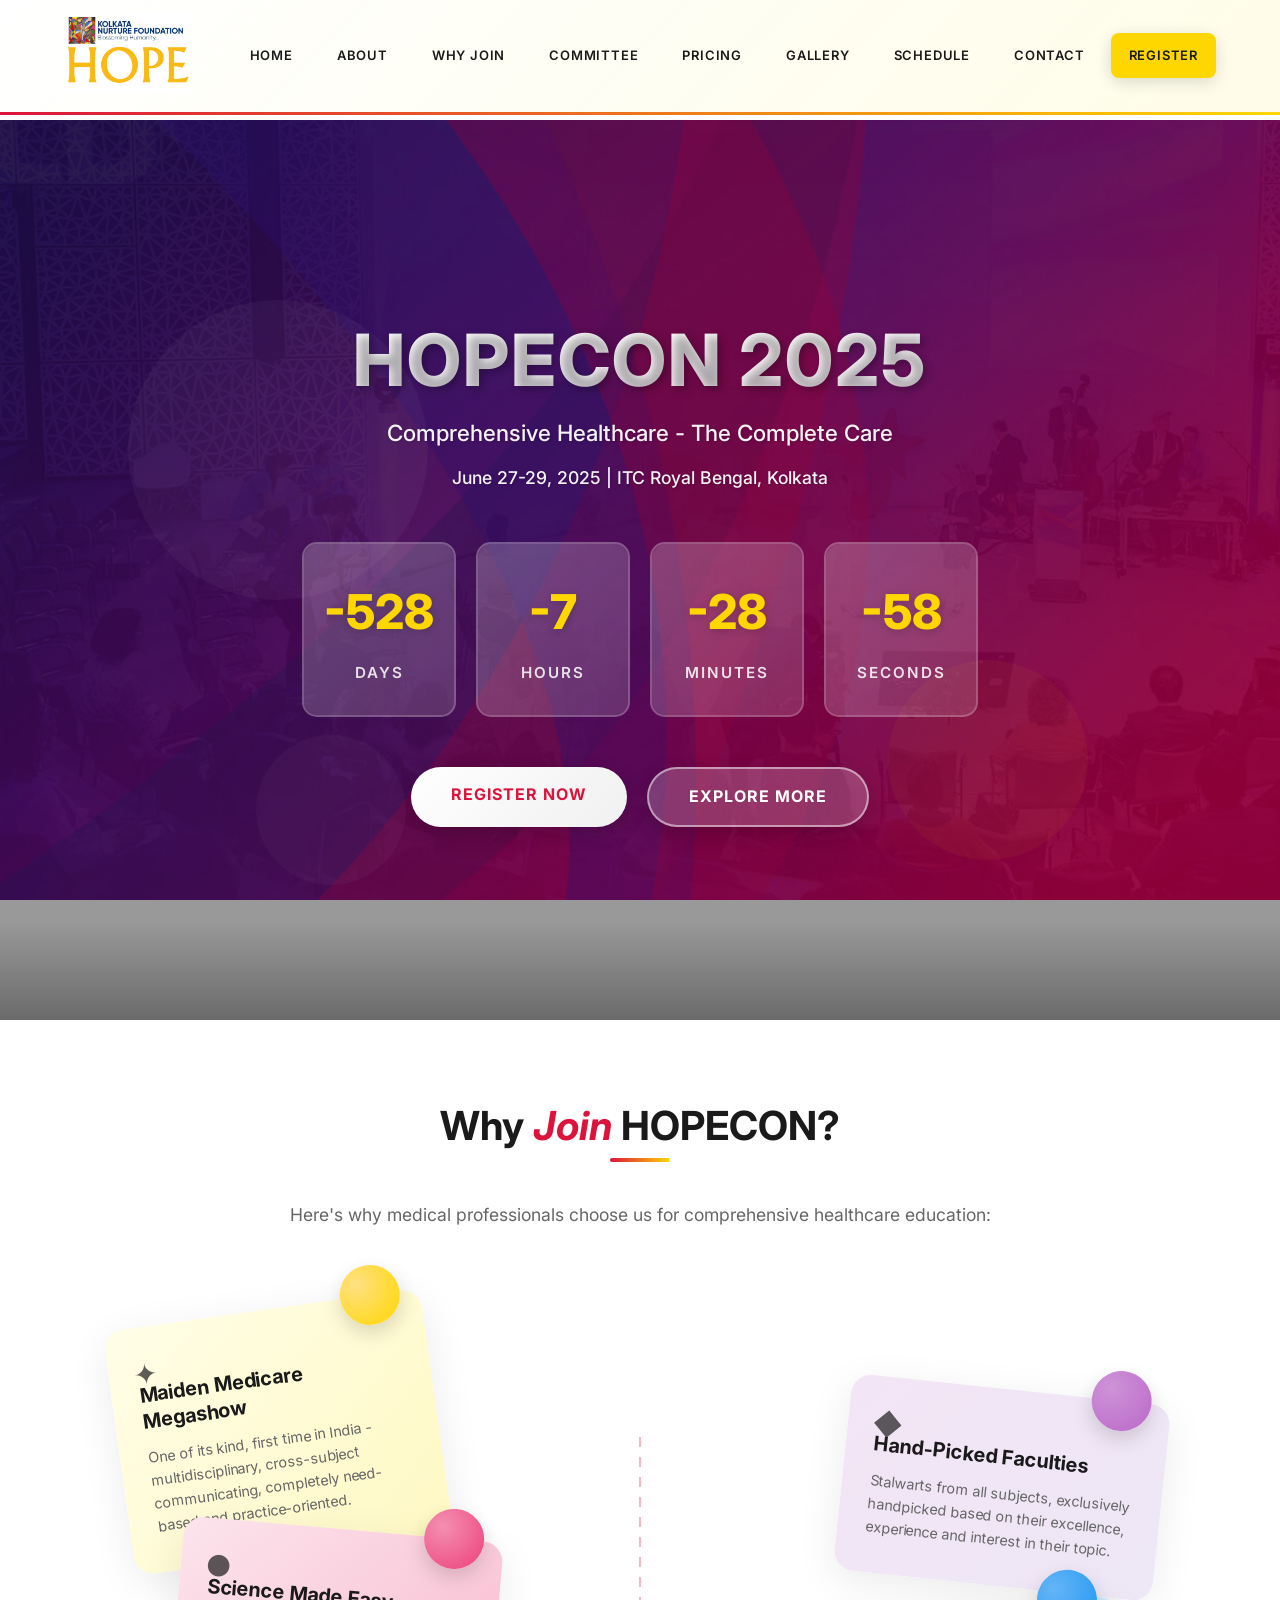
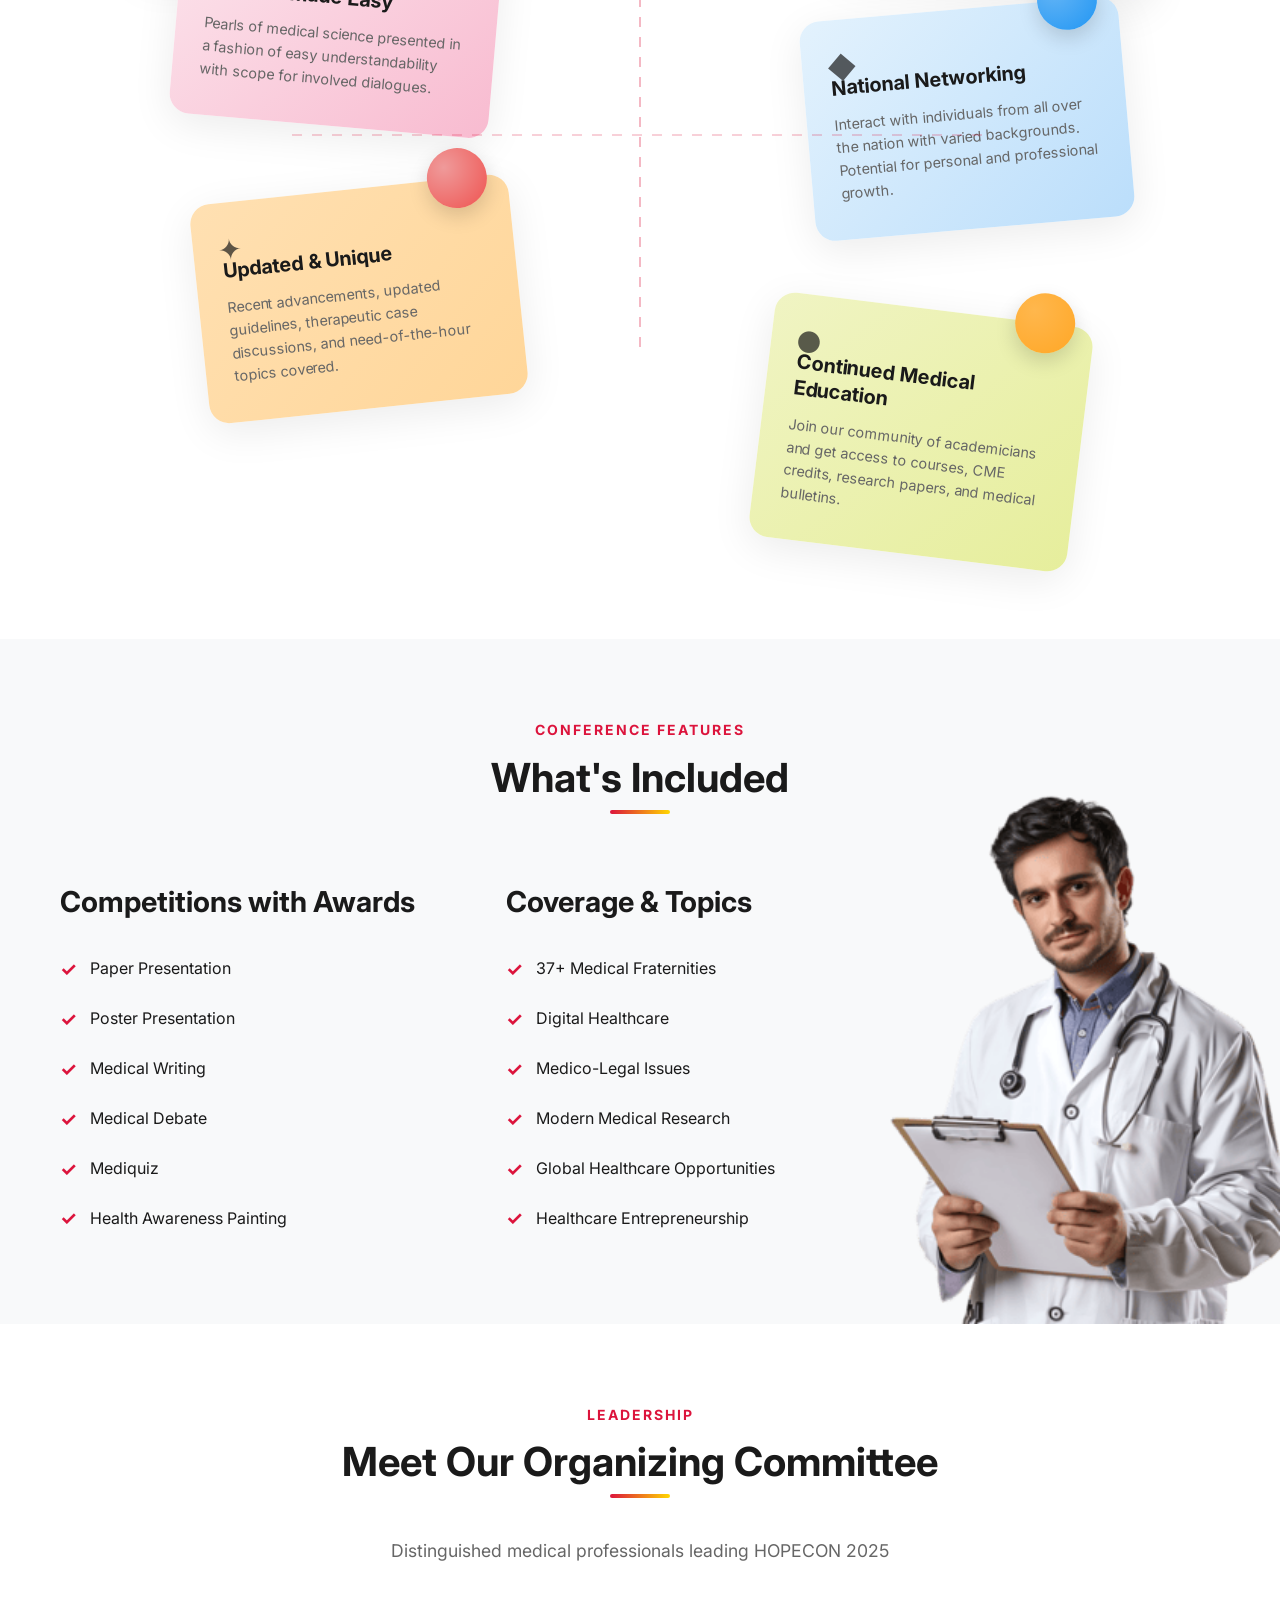
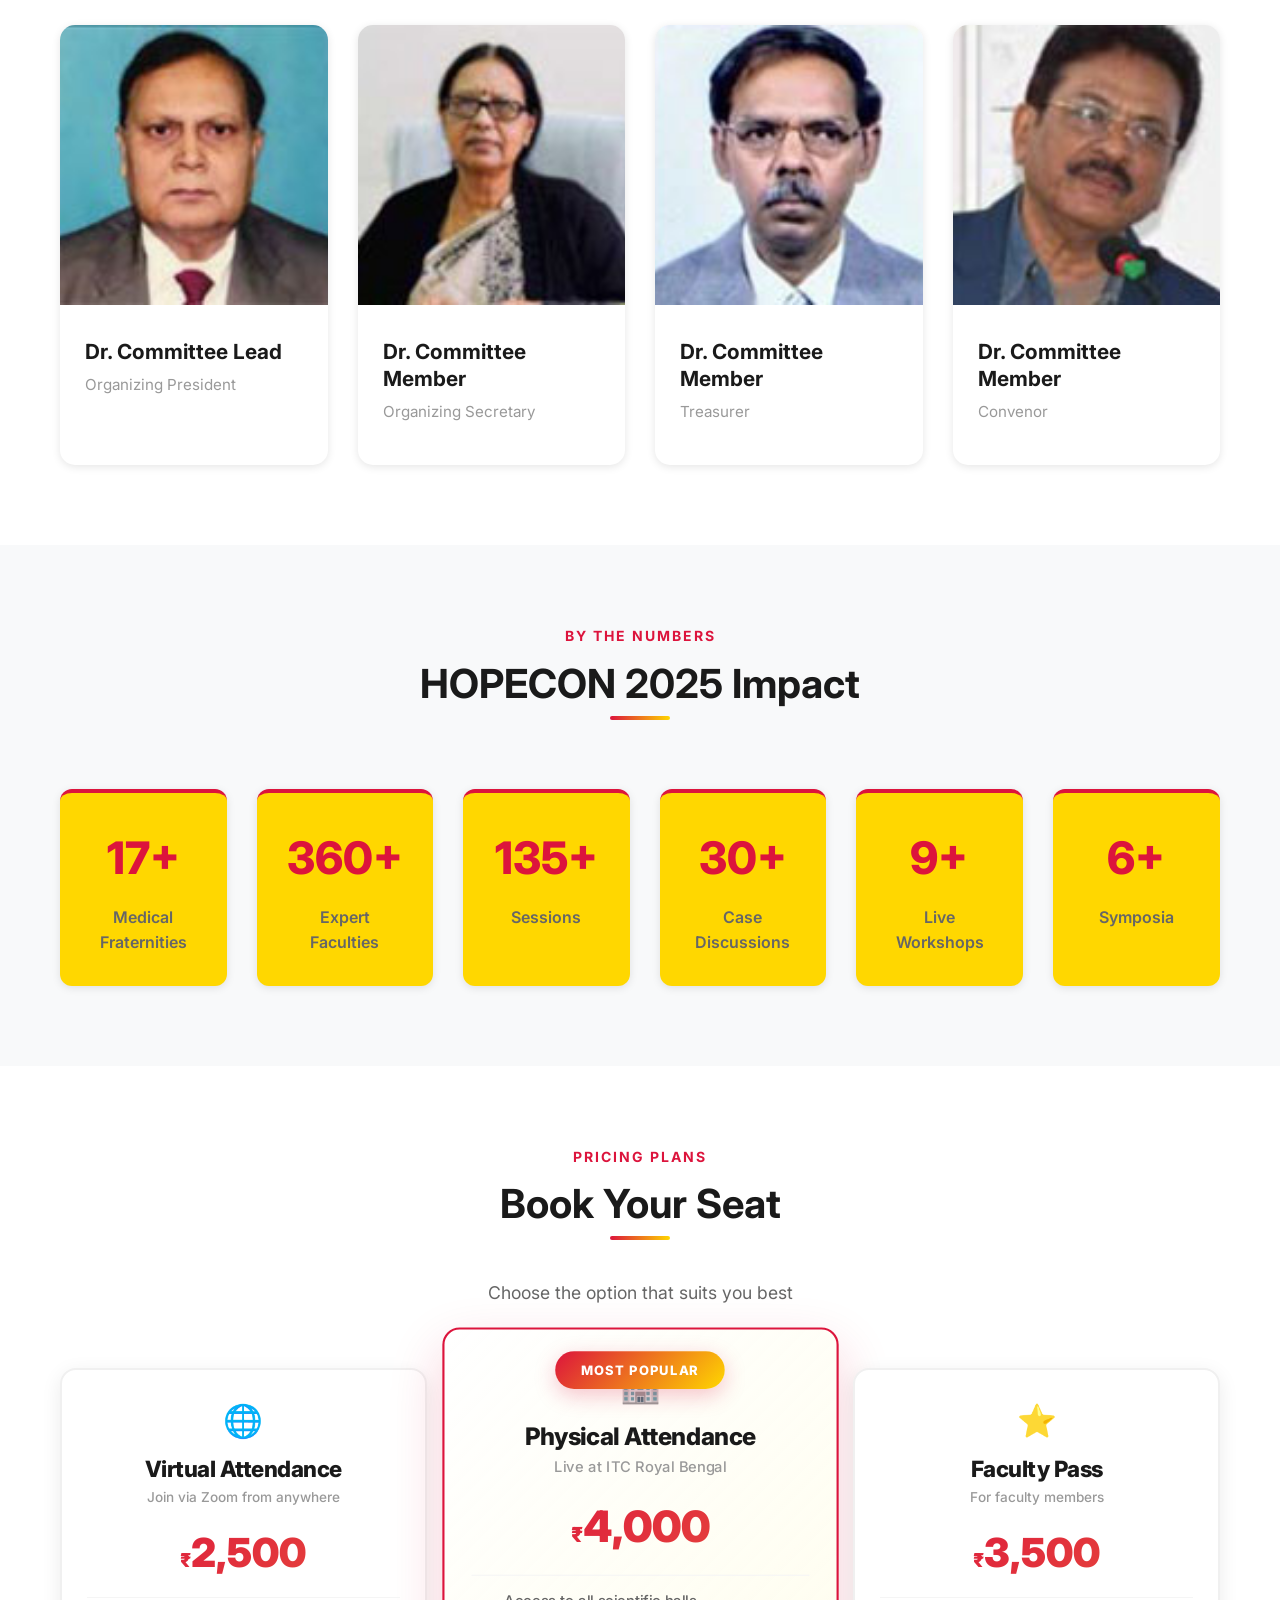
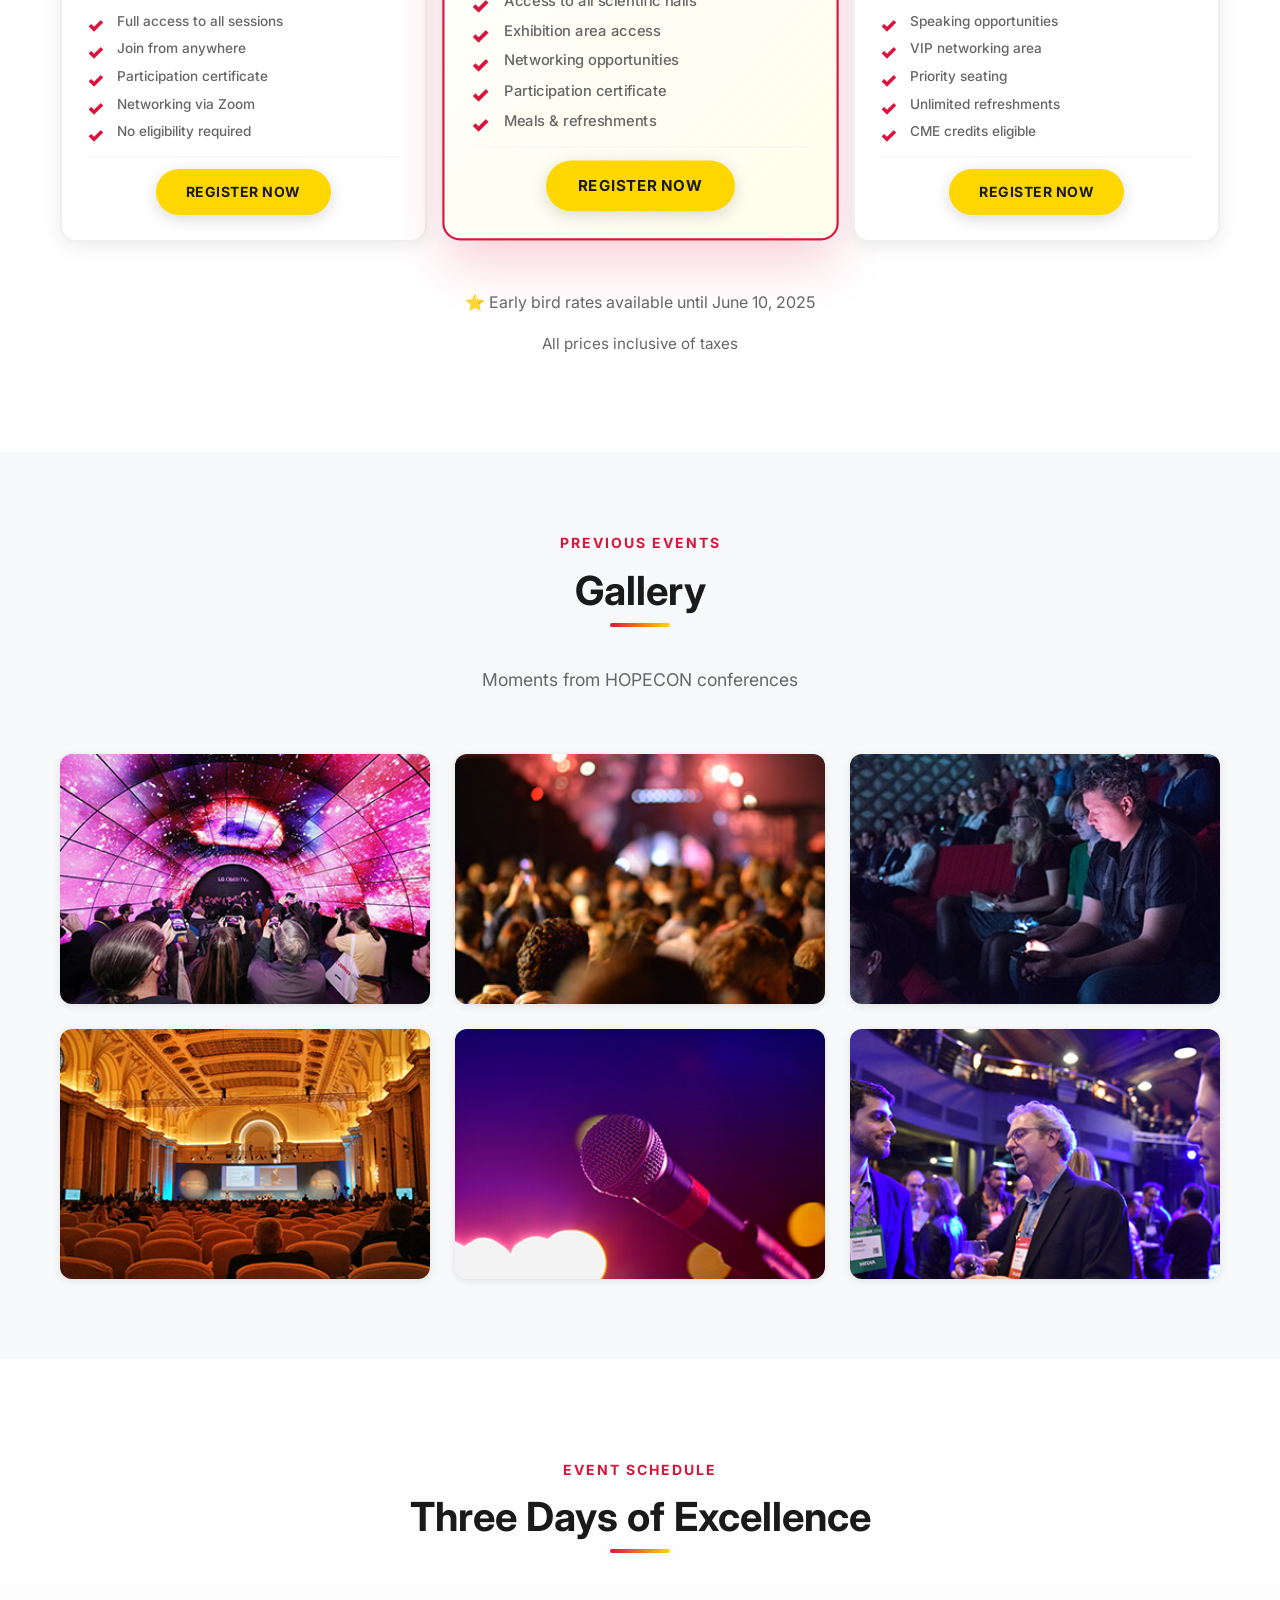
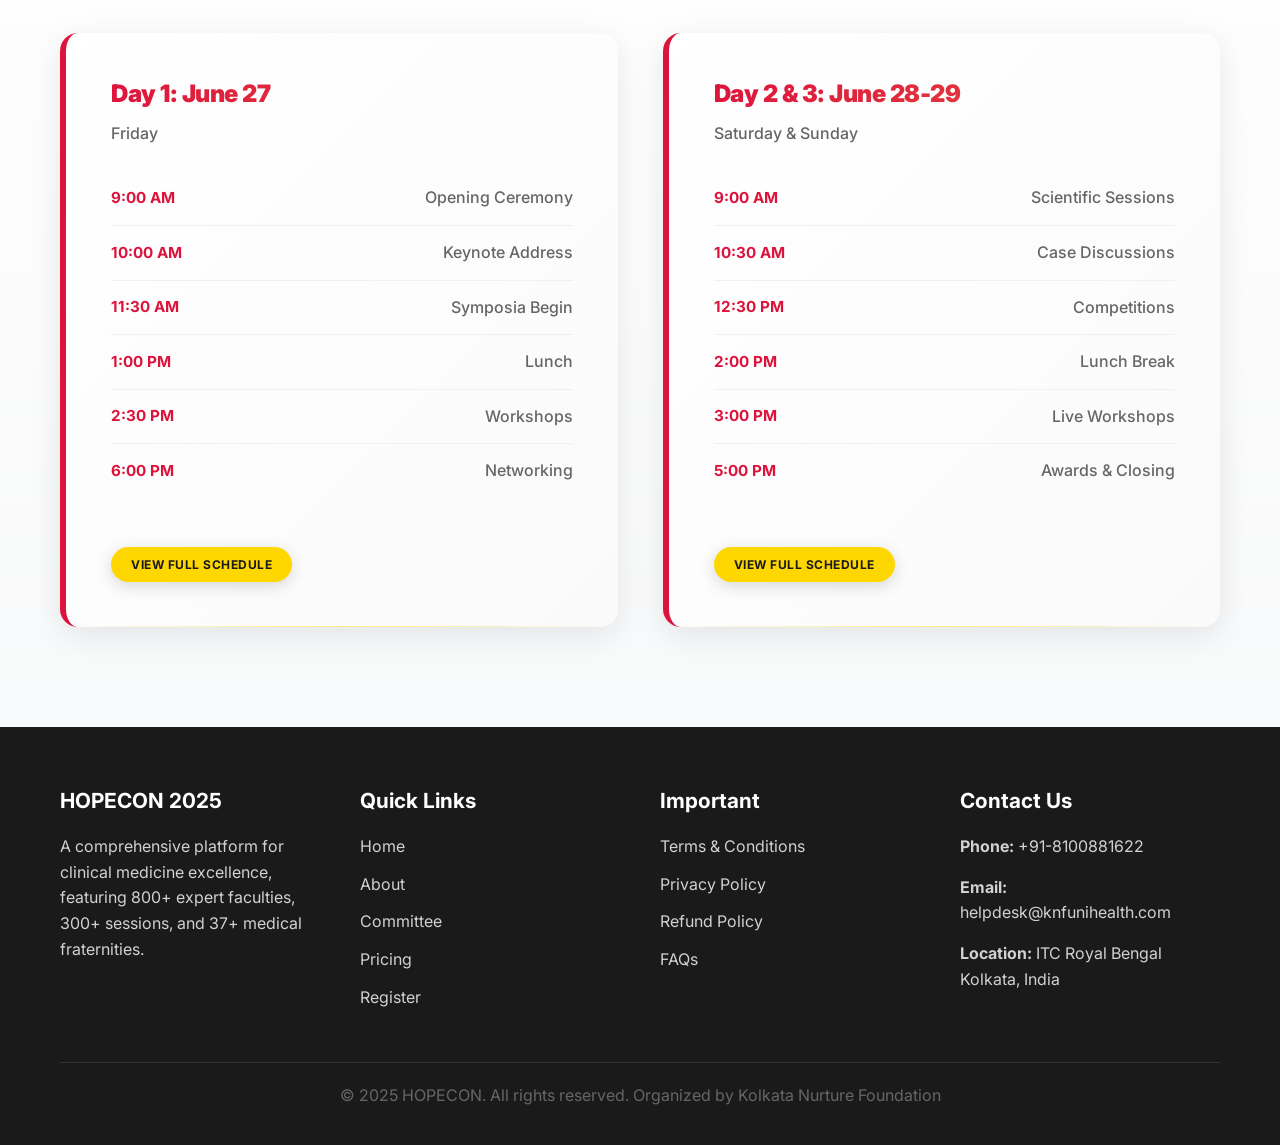
==== commit 659be078: "Apply mobile responsiveness updates and sync pending workspace changes" ====
--- a/index.html
+++ b/index.html
@@ -1,3 +1,4 @@
+
 <!DOCTYPE html>
 <html lang="en">
 <head>
--- a/css/style.css
+++ b/css/style.css
@@ -2447,3 +2447,180 @@
   }
 }
 
+/* ===== GLOBAL MOBILE FIXES (ALL PAGES) ===== */
+img,
+video,
+iframe {
+  max-width: 100%;
+  height: auto;
+}
+
+@media (max-width: 1024px) {
+  #features .row.two-col {
+    grid-template-columns: 1fr !important;
+    max-width: 100% !important;
+    gap: 28px !important;
+  }
+
+  #features .hero-doctor-image {
+    width: 260px;
+    opacity: 0.25;
+  }
+
+  .pricing-card.featured,
+  .pricing-card.featured:hover {
+    transform: none;
+  }
+
+  .schedule-left .schedule-title {
+    writing-mode: horizontal-tb !important;
+    transform: none !important;
+    letter-spacing: 1px !important;
+    margin-top: 18px !important;
+    font-size: 1.25rem !important;
+  }
+}
+
+@media (max-width: 768px) {
+  section {
+    padding: 56px 0;
+  }
+
+  .hero {
+    min-height: auto;
+    margin-top: 100px;
+    padding: 70px 0 50px;
+    background-attachment: scroll;
+  }
+
+  .hero h1 {
+    font-size: clamp(2rem, 9vw, 2.8rem);
+    letter-spacing: 0.5px;
+  }
+
+  .hero p {
+    font-size: 1rem;
+  }
+
+  .countdown {
+    grid-template-columns: repeat(2, minmax(0, 1fr));
+    gap: 12px;
+  }
+
+  .countdown-item {
+    padding: 18px 12px;
+  }
+
+  .countdown-number {
+    font-size: 2.1rem;
+  }
+
+  .navbar-menu {
+    max-height: calc(100vh - 92px);
+    overflow-y: auto;
+    -webkit-overflow-scrolling: touch;
+  }
+
+  .navbar-menu a {
+    margin: 0;
+    border-radius: 0;
+  }
+
+  .stats-grid {
+    grid-template-columns: repeat(2, minmax(0, 1fr));
+    gap: 14px;
+  }
+
+  .pricing-grid,
+  .gallery-grid,
+  .schedule-grid,
+  .footer-grid {
+    grid-template-columns: 1fr;
+    gap: 20px;
+  }
+
+  .schedule-card,
+  .pricing-card,
+  .modal-content {
+    padding: 24px;
+  }
+
+  .schedule-card li {
+    flex-direction: column;
+    align-items: flex-start;
+    gap: 6px;
+  }
+
+  .schedule-card li span:last-child {
+    text-align: left;
+    padding-left: 0;
+  }
+
+  .schedule-tabs {
+    overflow-x: auto;
+    flex-wrap: nowrap;
+    padding-bottom: 6px;
+  }
+
+  .tab-btn {
+    flex: 0 0 auto;
+  }
+
+  .contact-content-wrapper,
+  .register-content-wrapper,
+  .schedule-card-container {
+    grid-template-columns: 1fr !important;
+    gap: 24px !important;
+  }
+
+  .contact-cards-grid {
+    grid-template-columns: repeat(2, minmax(0, 1fr)) !important;
+  }
+}
+
+@media (max-width: 576px) {
+  .container,
+  .contact-container,
+  .register-container,
+  .schedule-wrapper {
+    padding-left: 14px !important;
+    padding-right: 14px !important;
+  }
+
+  .navbar-logo img {
+    height: 56px;
+  }
+
+  .hero-buttons .btn,
+  .btn-schedule {
+    width: 100%;
+  }
+
+  .stats-grid,
+  .contact-cards-grid {
+    grid-template-columns: 1fr !important;
+  }
+
+  .tab-btn {
+    white-space: nowrap;
+  }
+
+  .modal-content {
+    width: calc(100% - 20px);
+    max-height: 85vh;
+    overflow-y: auto;
+  }
+}
+
+@media (max-width: 420px) {
+  .countdown {
+    grid-template-columns: 1fr;
+  }
+
+  .register-page-hero h1,
+  .schedule-hero h1,
+  .contact-page-hero h1 {
+    font-size: 1.5rem !important;
+  }
+}
+
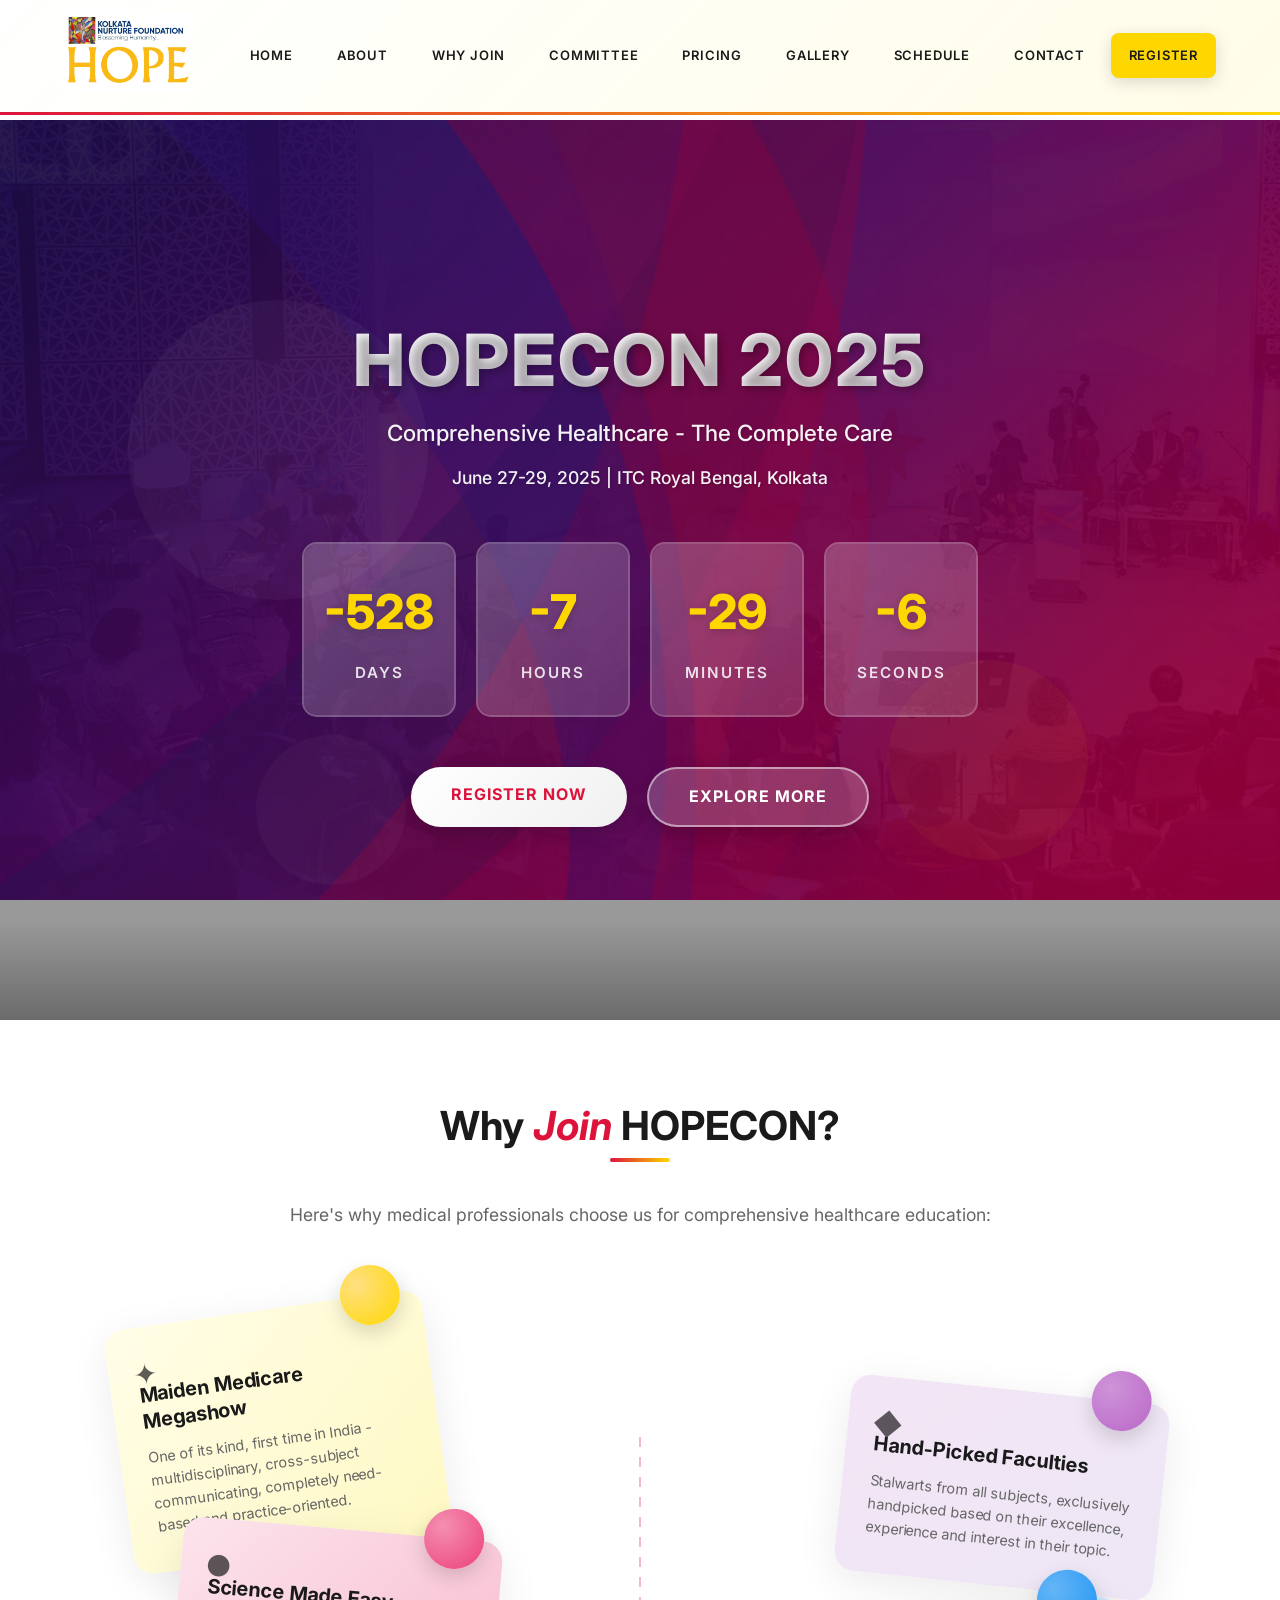
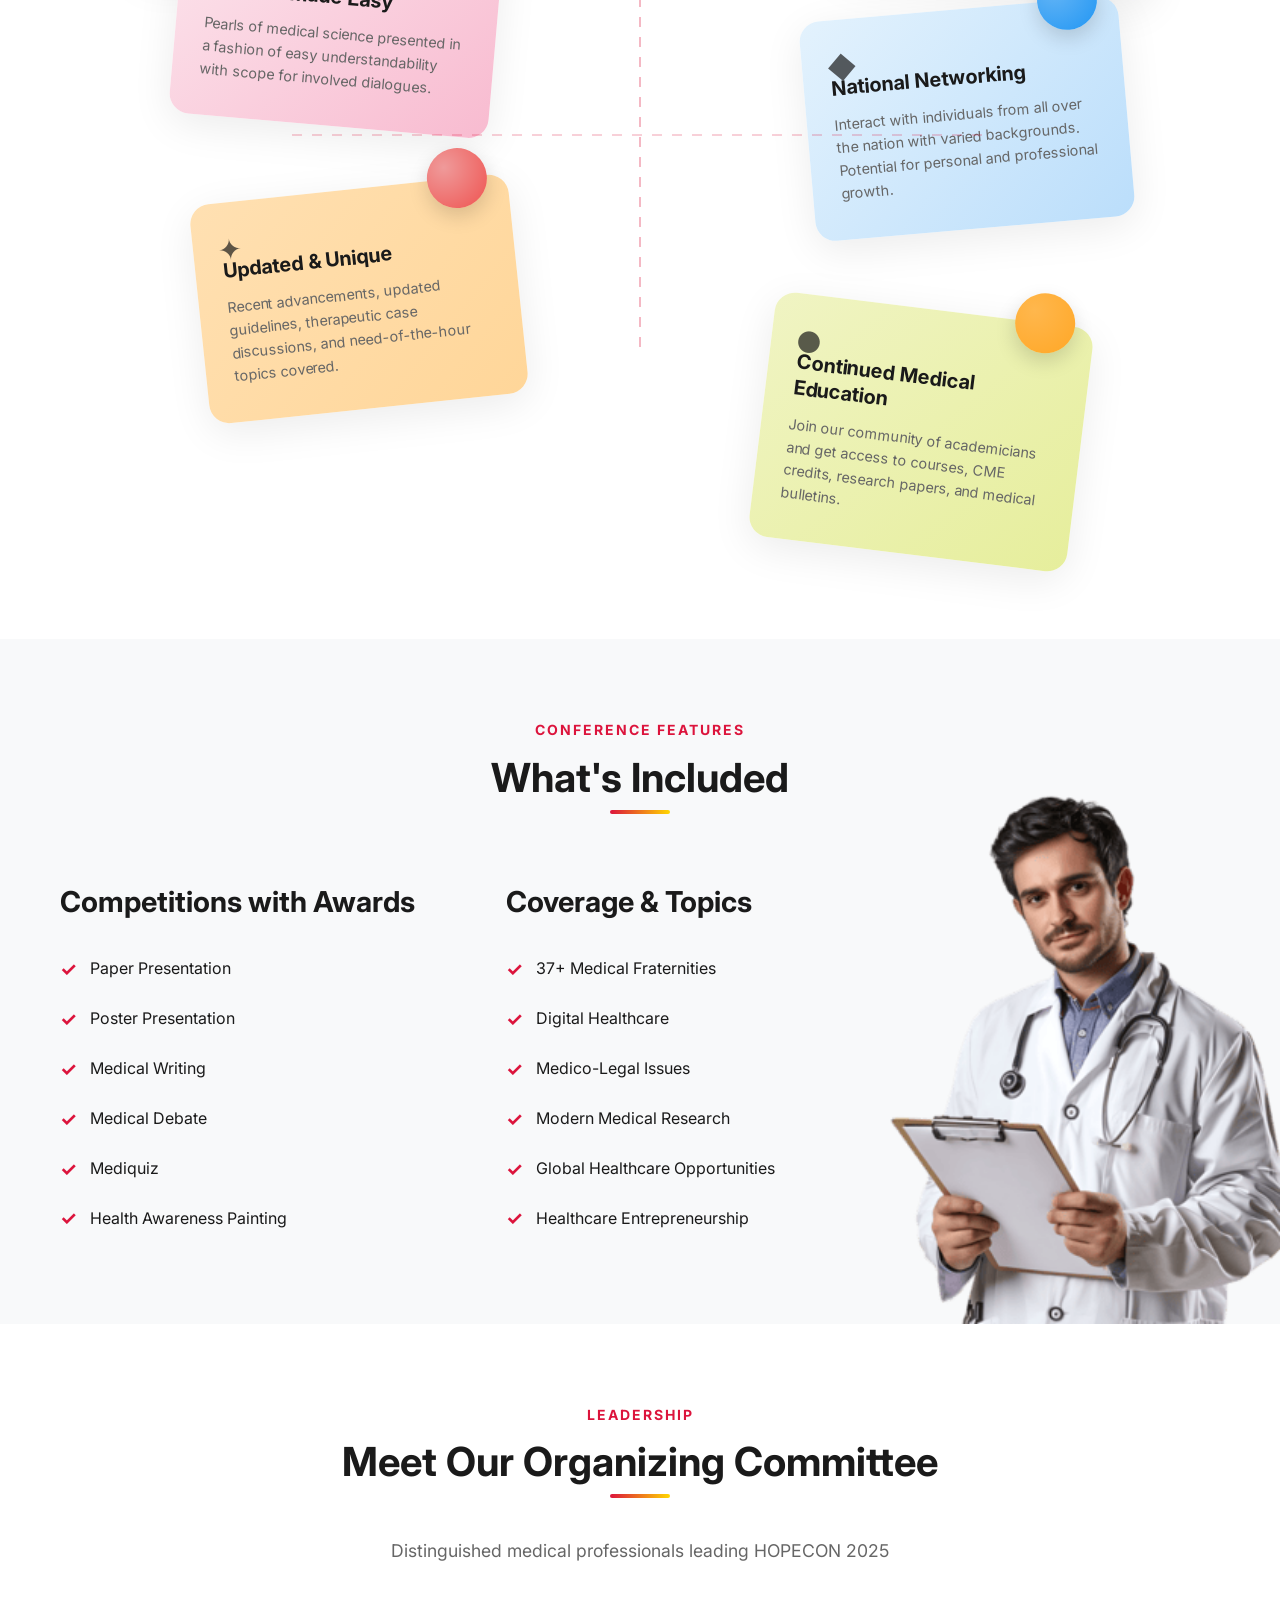
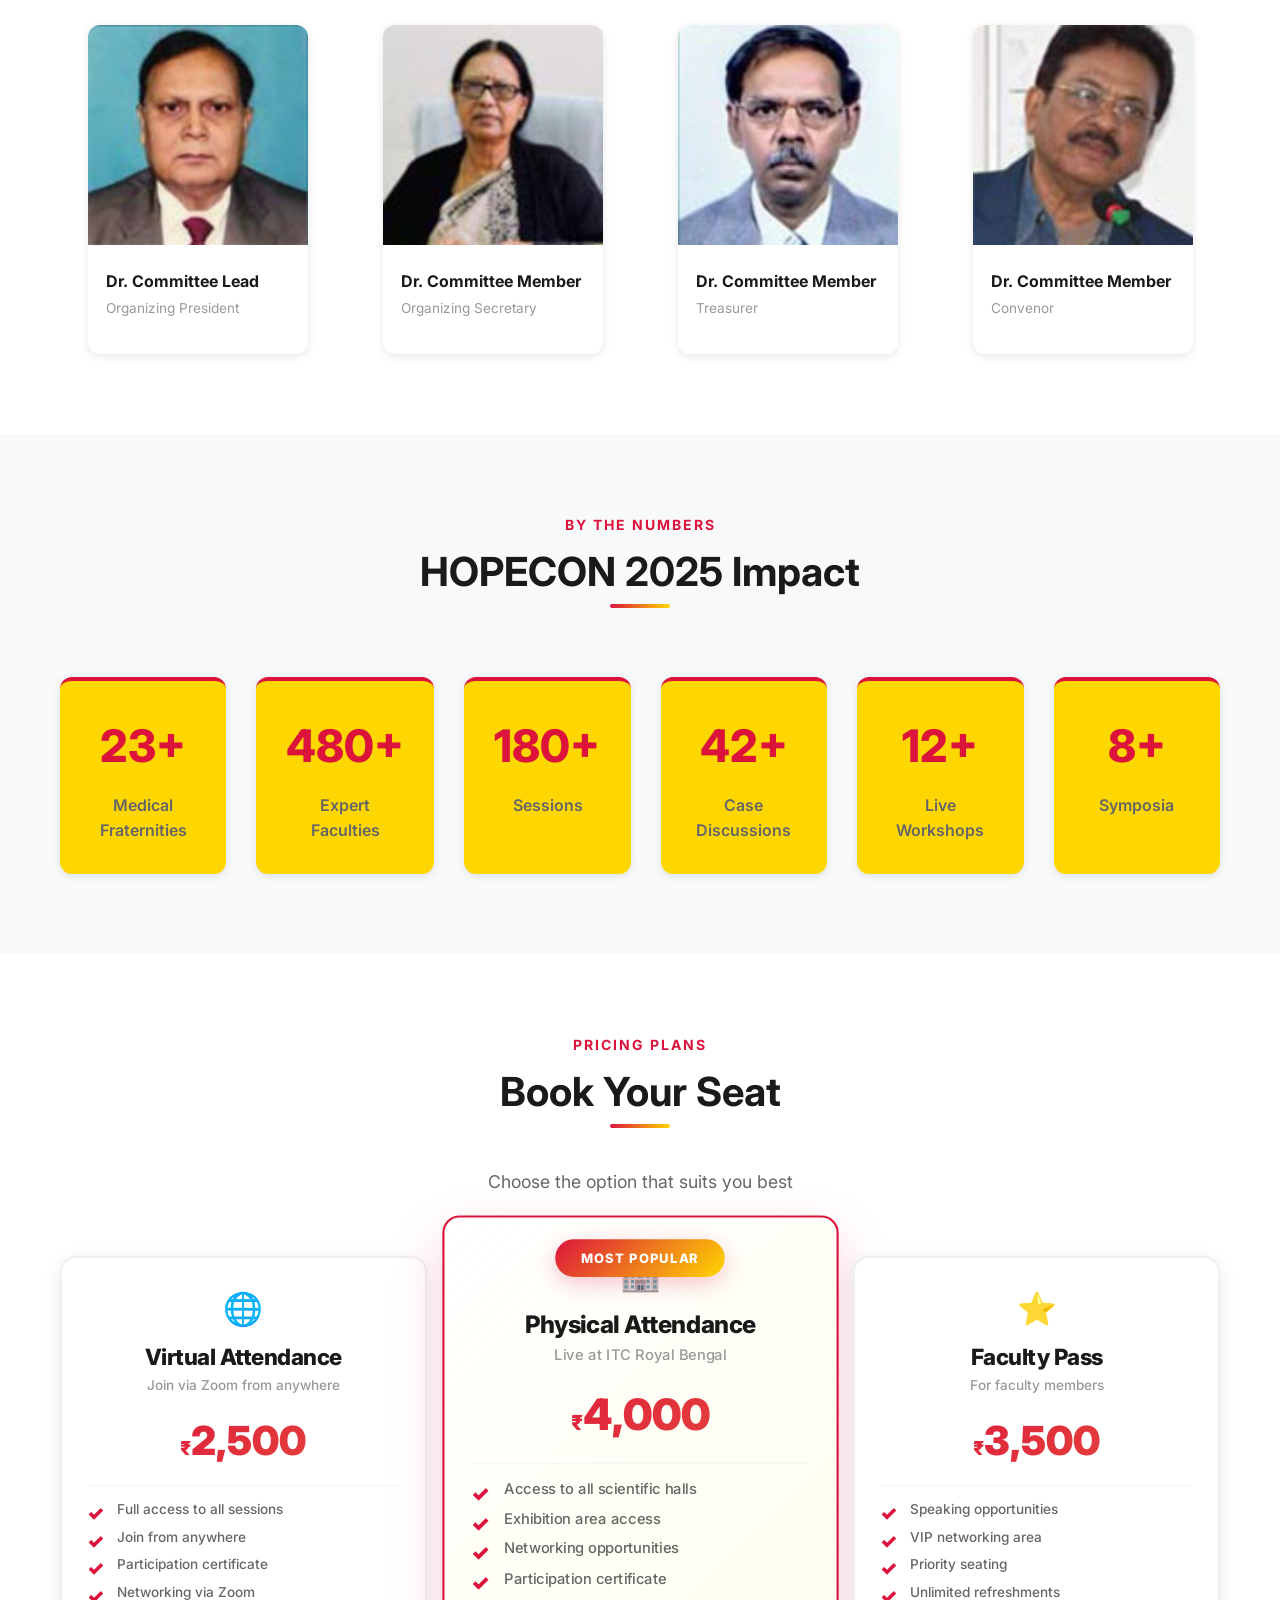
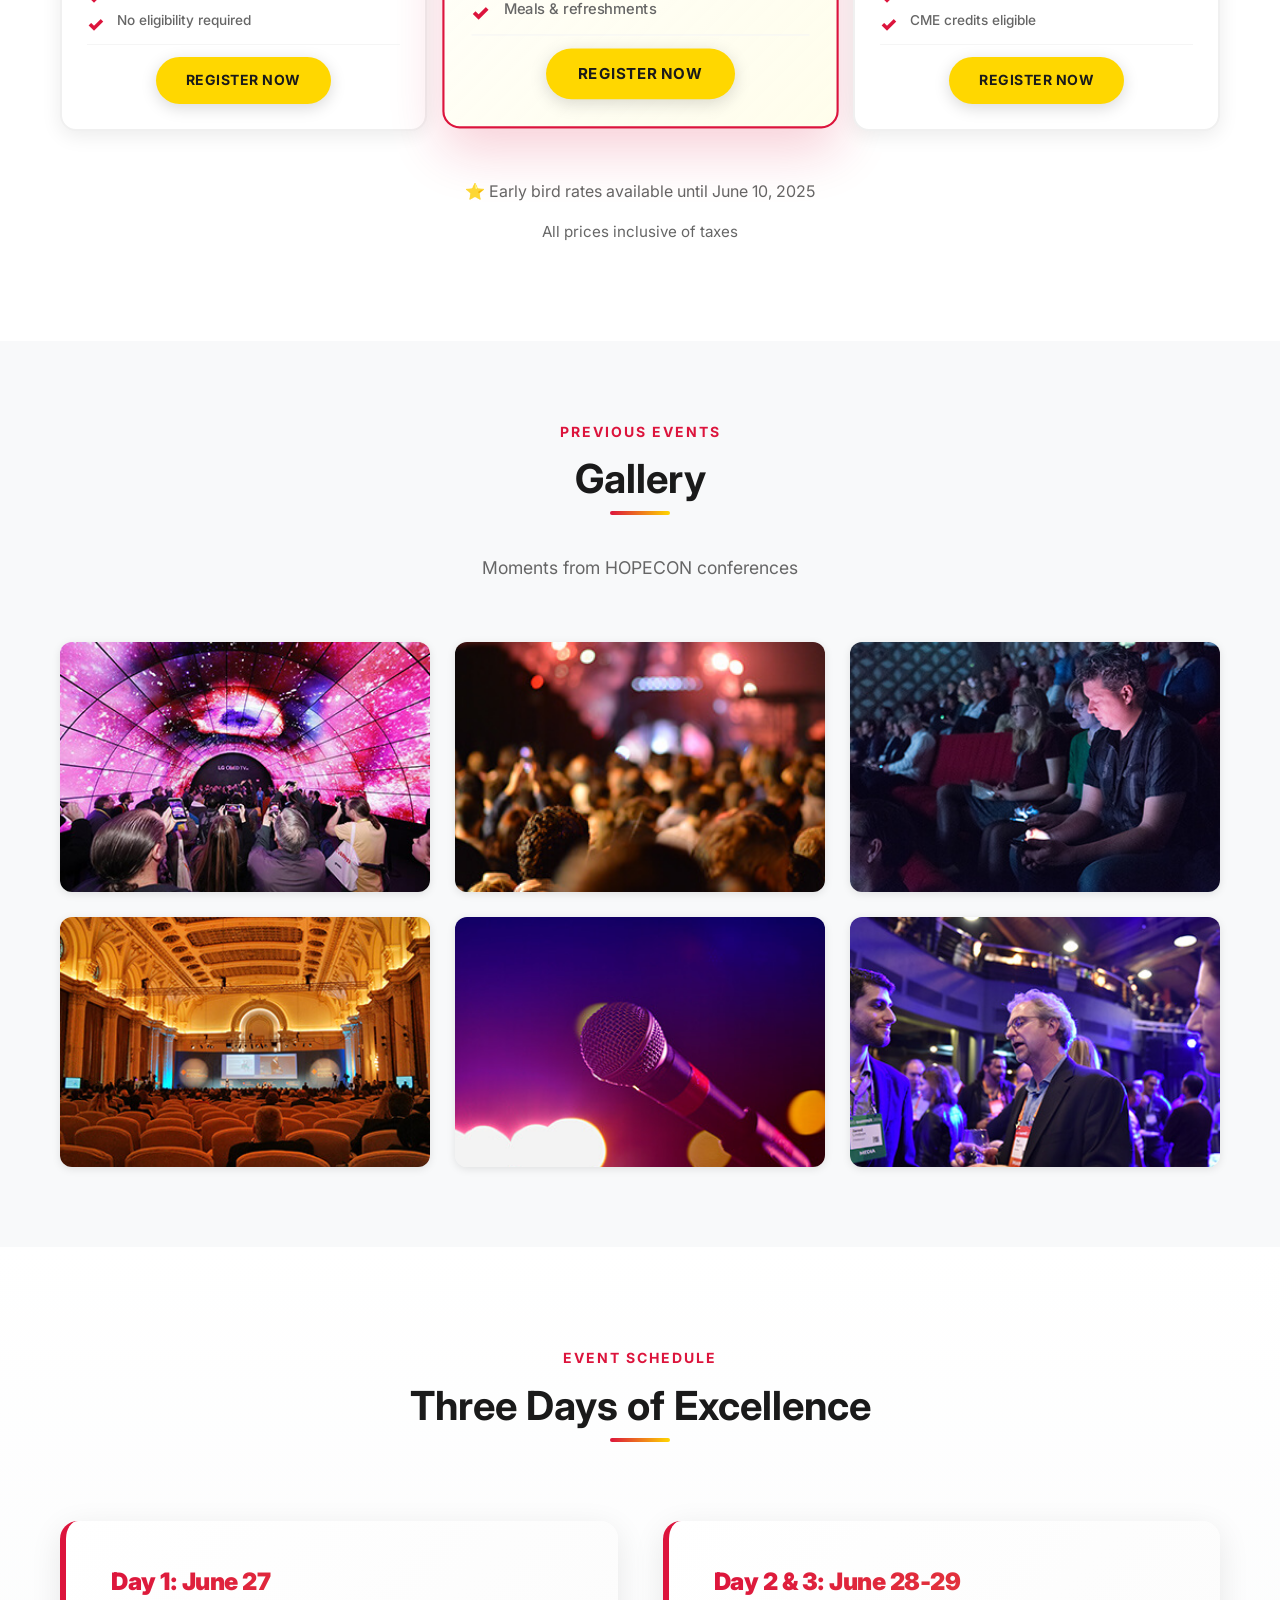
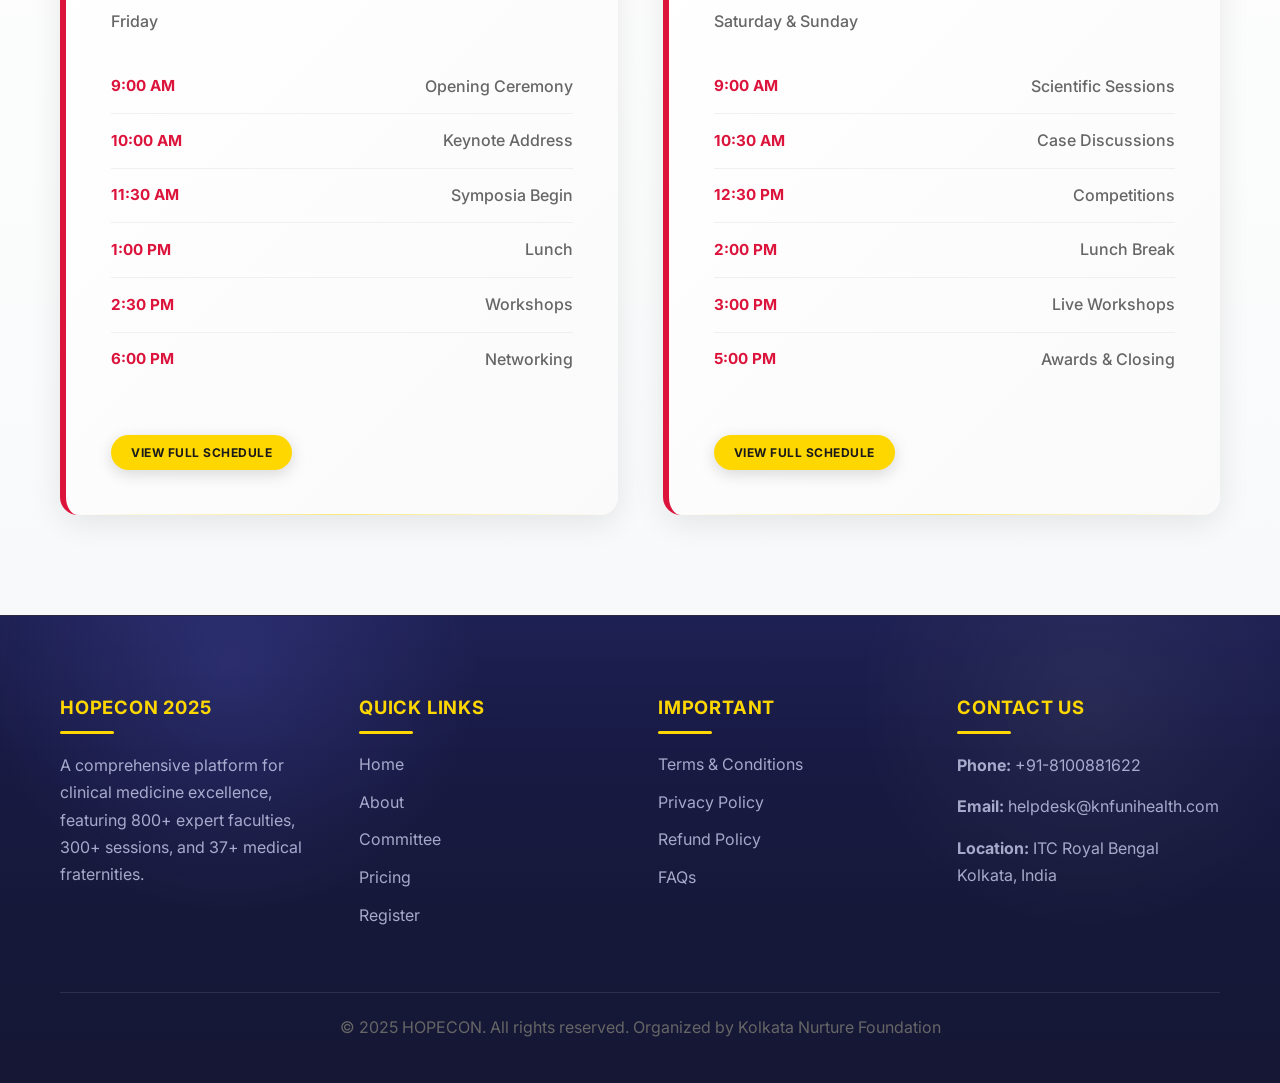
==== commit 4697bcb3: "Update index.html" ====
--- a/index.html
+++ b/index.html
@@ -219,7 +219,7 @@
         <p>Distinguished medical professionals leading HOPECON 2025</p>
       </div>
 
-      <div style="display: grid; grid-template-columns: repeat(auto-fit, minmax(250px, 1fr)); gap: 30px; margin-top: 60px;">
+      <div class="committee-grid">
         <div class="card">
           <img src="assets/committee/dr-profile1.jpg" alt="Committee Lead">
           <div>
--- a/css/style.css
+++ b/css/style.css
@@ -1041,6 +1041,36 @@
 }
 
 /* ===== COMMITTEE SECTION ===== */
+.committee-grid {
+  display: grid;
+  grid-template-columns: repeat(auto-fit, minmax(220px, 1fr));
+  gap: 20px;
+  margin-top: 40px;
+}
+
+#committee .card {
+  border-radius: 12px;
+  max-width: 260px;
+  margin: 0 auto;
+}
+
+#committee .card img {
+  height: 220px;
+}
+
+#committee .card > div {
+  padding: 18px;
+}
+
+#committee .card h4 {
+  font-size: 1rem;
+  margin-bottom: 6px;
+}
+
+#committee .card p {
+  font-size: 0.85rem;
+}
+
 .card {
   background: white;
   border-radius: 15px;
@@ -1608,26 +1638,59 @@
 
 /* ===== FOOTER ===== */
 footer {
-  background: var(--text-dark);
+  background:
+    radial-gradient(circle at 18% 10%, rgba(111, 113, 255, 0.18), transparent 22%),
+    radial-gradient(circle at 85% 18%, rgba(255, 255, 255, 0.06), transparent 20%),
+    linear-gradient(180deg, #191c4f 0%, #17193e 45%, #151734 100%);
   color: white;
-  padding: 60px 0 20px;
+  padding: 80px 0 26px;
+  position: relative;
+  overflow: hidden;
+  border-top: 1px solid rgba(255, 255, 255, 0.08);
+}
+
+footer::before {
+  content: '';
+  position: absolute;
+  inset: 0;
+  background: linear-gradient(180deg, rgba(255, 255, 255, 0.02), transparent 32%);
+  pointer-events: none;
 }
 
 .footer-grid {
   display: grid;
   grid-template-columns: repeat(auto-fit, minmax(250px, 1fr));
-  gap: 40px;
-  margin-bottom: 40px;
+  gap: 36px;
+  margin-bottom: 52px;
+  position: relative;
+  z-index: 1;
 }
 
 .footer-section h4 {
-  color: white;
-  margin-bottom: 20px;
+  color: var(--accent-yellow);
+  margin-bottom: 18px;
+  font-size: 1.15rem;
+  text-transform: uppercase;
+  letter-spacing: 0.8px;
+  padding-bottom: 14px;
+  position: relative;
+}
+
+.footer-section h4::after {
+  content: '';
+  position: absolute;
+  left: 0;
+  bottom: 0;
+  width: 54px;
+  height: 3px;
+  border-radius: 999px;
+  background: var(--accent-yellow);
 }
 
 .footer-section p {
-  color: rgba(255, 255, 255, 0.8);
-  margin-bottom: 15px;
+  color: rgba(220, 224, 255, 0.72);
+  margin-bottom: 14px;
+  line-height: 1.7;
 }
 
 .footer-section ul {
@@ -1639,20 +1702,22 @@
 }
 
 .footer-section ul li a {
-  color: rgba(255, 255, 255, 0.8);
+  color: rgba(220, 224, 255, 0.72);
   transition: all 0.3s ease;
 }
 
 .footer-section ul li a:hover {
-  color: var(--accent-yellow);
-  padding-left: 5px;
+  color: #ffffff;
+  padding-left: 6px;
 }
 
 .footer-bottom {
   border-top: 1px solid rgba(255, 255, 255, 0.1);
-  padding-top: 20px;
+  padding-top: 22px;
   text-align: center;
-  color: rgba(255, 255, 255, 0.6);
+  color: rgba(220, 224, 255, 0.62);
+  position: relative;
+  z-index: 1;
 }
 
 /* ===== ANIMATIONS ===== */
@@ -2503,16 +2568,38 @@
   }
 
   .countdown {
-    grid-template-columns: repeat(2, minmax(0, 1fr));
-    gap: 12px;
+    grid-template-columns: repeat(4, minmax(0, 1fr));
+    gap: 8px;
+    margin-top: 30px;
   }
 
   .countdown-item {
-    padding: 18px 12px;
+    padding: 12px 6px;
+    border-radius: 10px;
   }
 
   .countdown-number {
-    font-size: 2.1rem;
+    font-size: 1.5rem;
+    margin-bottom: 4px;
+  }
+
+  .countdown-label {
+    font-size: 0.65rem;
+    letter-spacing: 0.8px;
+  }
+
+  .hero-buttons {
+    flex-direction: row;
+    justify-content: center;
+    gap: 10px;
+    margin-top: 24px;
+  }
+
+  .hero-buttons .btn {
+    width: auto;
+    min-width: 140px;
+    padding: 11px 18px;
+    font-size: 0.78rem;
   }
 
   .navbar-menu {
@@ -2591,7 +2678,11 @@
     height: 56px;
   }
 
-  .hero-buttons .btn,
+  .hero-buttons .btn {
+    width: auto;
+    min-width: 130px;
+  }
+
   .btn-schedule {
     width: 100%;
   }
@@ -2614,7 +2705,21 @@
 
 @media (max-width: 420px) {
   .countdown {
-    grid-template-columns: 1fr;
+    grid-template-columns: repeat(4, minmax(0, 1fr));
+    gap: 6px;
+  }
+
+  .countdown-item {
+    padding: 10px 4px;
+  }
+
+  .countdown-number {
+    font-size: 1.2rem;
+  }
+
+  .countdown-label {
+    font-size: 0.56rem;
+    letter-spacing: 0.4px;
   }
 
   .register-page-hero h1,
@@ -2624,3 +2729,200 @@
   }
 }
 
+/* ===== SECTION-BY-SECTION MOBILE SCALING: ABOUT ===== */
+@media (max-width: 768px) {
+  #about .features-container {
+    min-height: 640px;
+    max-width: 360px;
+    margin: 24px auto 0;
+    padding: 10px 0;
+  }
+
+  #about .features-container::before,
+  #about .features-container::after {
+    display: block;
+  }
+
+  #about .feature-card {
+    position: absolute !important;
+    max-width: 155px;
+    padding: 16px 12px;
+    margin-bottom: 0;
+  }
+
+  #about .feature-card h3 {
+    font-size: 0.72rem;
+    margin: 8px 0 6px;
+    line-height: 1.35;
+  }
+
+  #about .feature-card p {
+    font-size: 0.62rem;
+    line-height: 1.35;
+  }
+
+  #about .card-dot {
+    width: 28px;
+    height: 28px;
+    top: -10px;
+    right: 10px;
+  }
+
+  #about .card-icon {
+    font-size: 0.9rem;
+    top: 12px;
+    left: 12px;
+  }
+
+  #about .card-1 { left: 0 !important; top: 0 !important; transform: rotate(-8deg) !important; }
+  #about .card-2 { right: 0 !important; top: 55px !important; transform: rotate(6deg) !important; }
+  #about .card-3 { left: 10px !important; top: 190px !important; transform: rotate(5deg) !important; }
+  #about .card-4 { right: 10px !important; top: 250px !important; transform: rotate(-5deg) !important; }
+  #about .card-5 { left: 15px !important; top: 385px !important; transform: rotate(-6deg) !important; }
+  #about .card-6 { right: 15px !important; top: 455px !important; transform: rotate(7deg) !important; }
+}
+
+@media (max-width: 420px) {
+  #about .features-container {
+    min-height: 565px;
+    max-width: 320px;
+  }
+
+  #about .feature-card {
+    max-width: 138px;
+    padding: 14px 10px;
+  }
+
+  #about .feature-card h3 {
+    font-size: 0.66rem;
+  }
+
+  #about .feature-card p {
+    font-size: 0.58rem;
+  }
+
+  #about .card-2 { top: 48px !important; }
+  #about .card-3 { top: 170px !important; }
+  #about .card-4 { top: 224px !important; }
+  #about .card-5 { top: 338px !important; }
+  #about .card-6 { top: 396px !important; }
+}
+
+/* ===== SECTION-BY-SECTION MOBILE SCALING: STATS ROW ===== */
+@media (max-width: 768px) {
+  .stats-grid {
+    grid-template-columns: repeat(6, minmax(0, 1fr)) !important;
+    gap: 8px !important;
+    margin-top: 28px;
+  }
+
+  .stat-item {
+    padding: 14px 6px;
+    border-radius: 8px;
+  }
+
+  .stat-number {
+    font-size: 1.2rem;
+    margin-bottom: 4px;
+    line-height: 1.1;
+  }
+
+  .stat-label {
+    font-size: 0.62rem;
+    line-height: 1.25;
+  }
+}
+
+@media (max-width: 420px) {
+  .stats-grid {
+    gap: 6px !important;
+  }
+
+  .stat-item {
+    padding: 11px 4px;
+  }
+
+  .stat-number {
+    font-size: 1.05rem;
+  }
+
+  .stat-label {
+    font-size: 0.52rem;
+  }
+}
+
+/* ===== SECTION-BY-SECTION MOBILE SCALING: HOME SCHEDULE ===== */
+@media (max-width: 768px) {
+  #schedule .schedule-grid {
+    grid-template-columns: repeat(2, minmax(0, 1fr)) !important;
+    gap: 10px !important;
+    margin-top: 24px;
+  }
+
+  #schedule .schedule-card {
+    padding: 18px 12px;
+    border-radius: 12px;
+  }
+
+  #schedule .schedule-card h3 {
+    font-size: 1rem;
+    margin-bottom: 8px;
+  }
+
+  #schedule .schedule-card ul {
+    margin: 14px 0;
+  }
+
+  #schedule .schedule-card li {
+    flex-direction: row !important;
+    align-items: center !important;
+    gap: 8px;
+    padding: 9px 0;
+  }
+
+  #schedule .schedule-card li span:first-child {
+    min-width: 58px;
+    font-size: 0.72rem;
+  }
+
+  #schedule .schedule-card li span:last-child {
+    text-align: right;
+    padding-left: 8px;
+    font-size: 0.72rem;
+  }
+
+  #schedule .schedule-card .btn {
+    width: auto;
+    padding: 8px 12px;
+    font-size: 0.65rem;
+    margin-top: 10px !important;
+  }
+}
+
+@media (max-width: 420px) {
+  #schedule .schedule-grid {
+    gap: 8px !important;
+  }
+
+  #schedule .schedule-card {
+    padding: 14px 10px;
+  }
+
+  #schedule .schedule-card h3 {
+    font-size: 0.88rem;
+  }
+
+  #schedule .schedule-card li {
+    padding: 7px 0;
+  }
+
+  #schedule .schedule-card li span:first-child,
+  #schedule .schedule-card li span:last-child {
+    font-size: 0.64rem;
+  }
+
+  #schedule .schedule-card li span:first-child {
+    min-width: 52px;
+  }
+}
+
